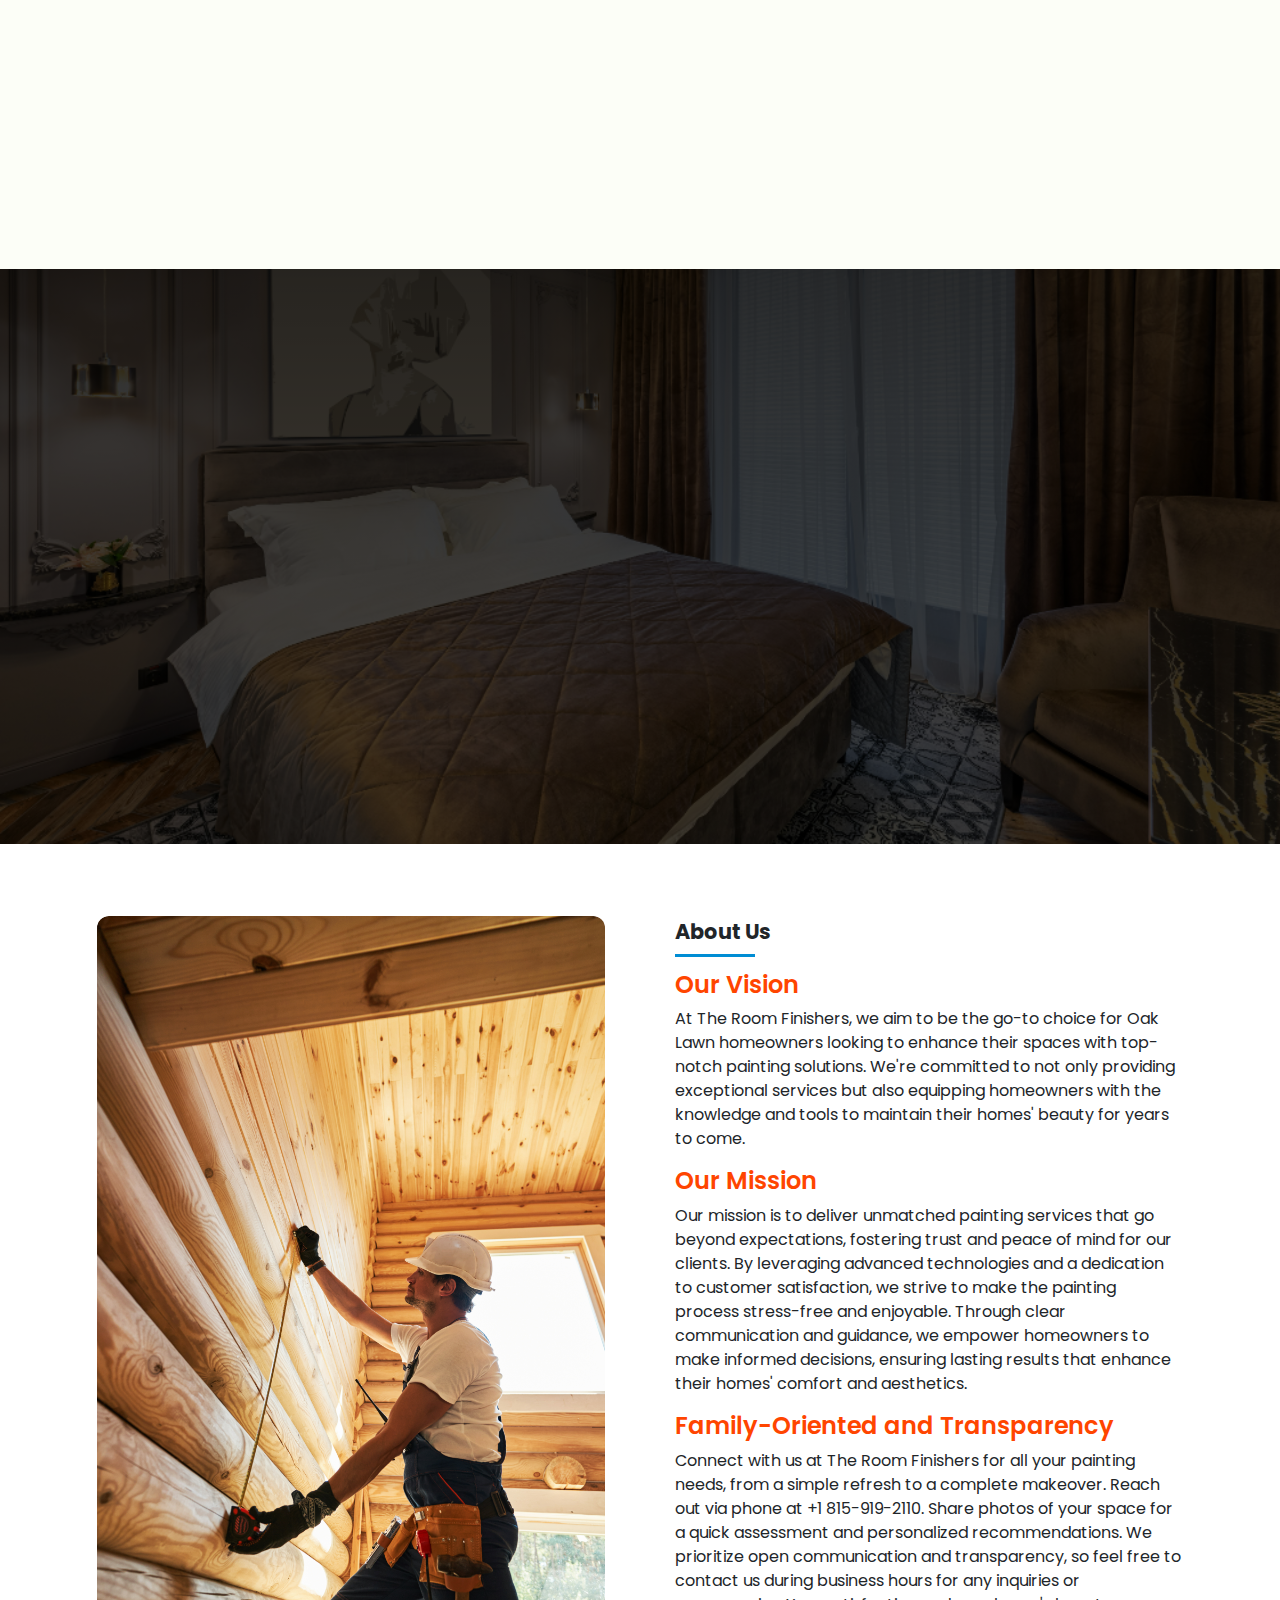
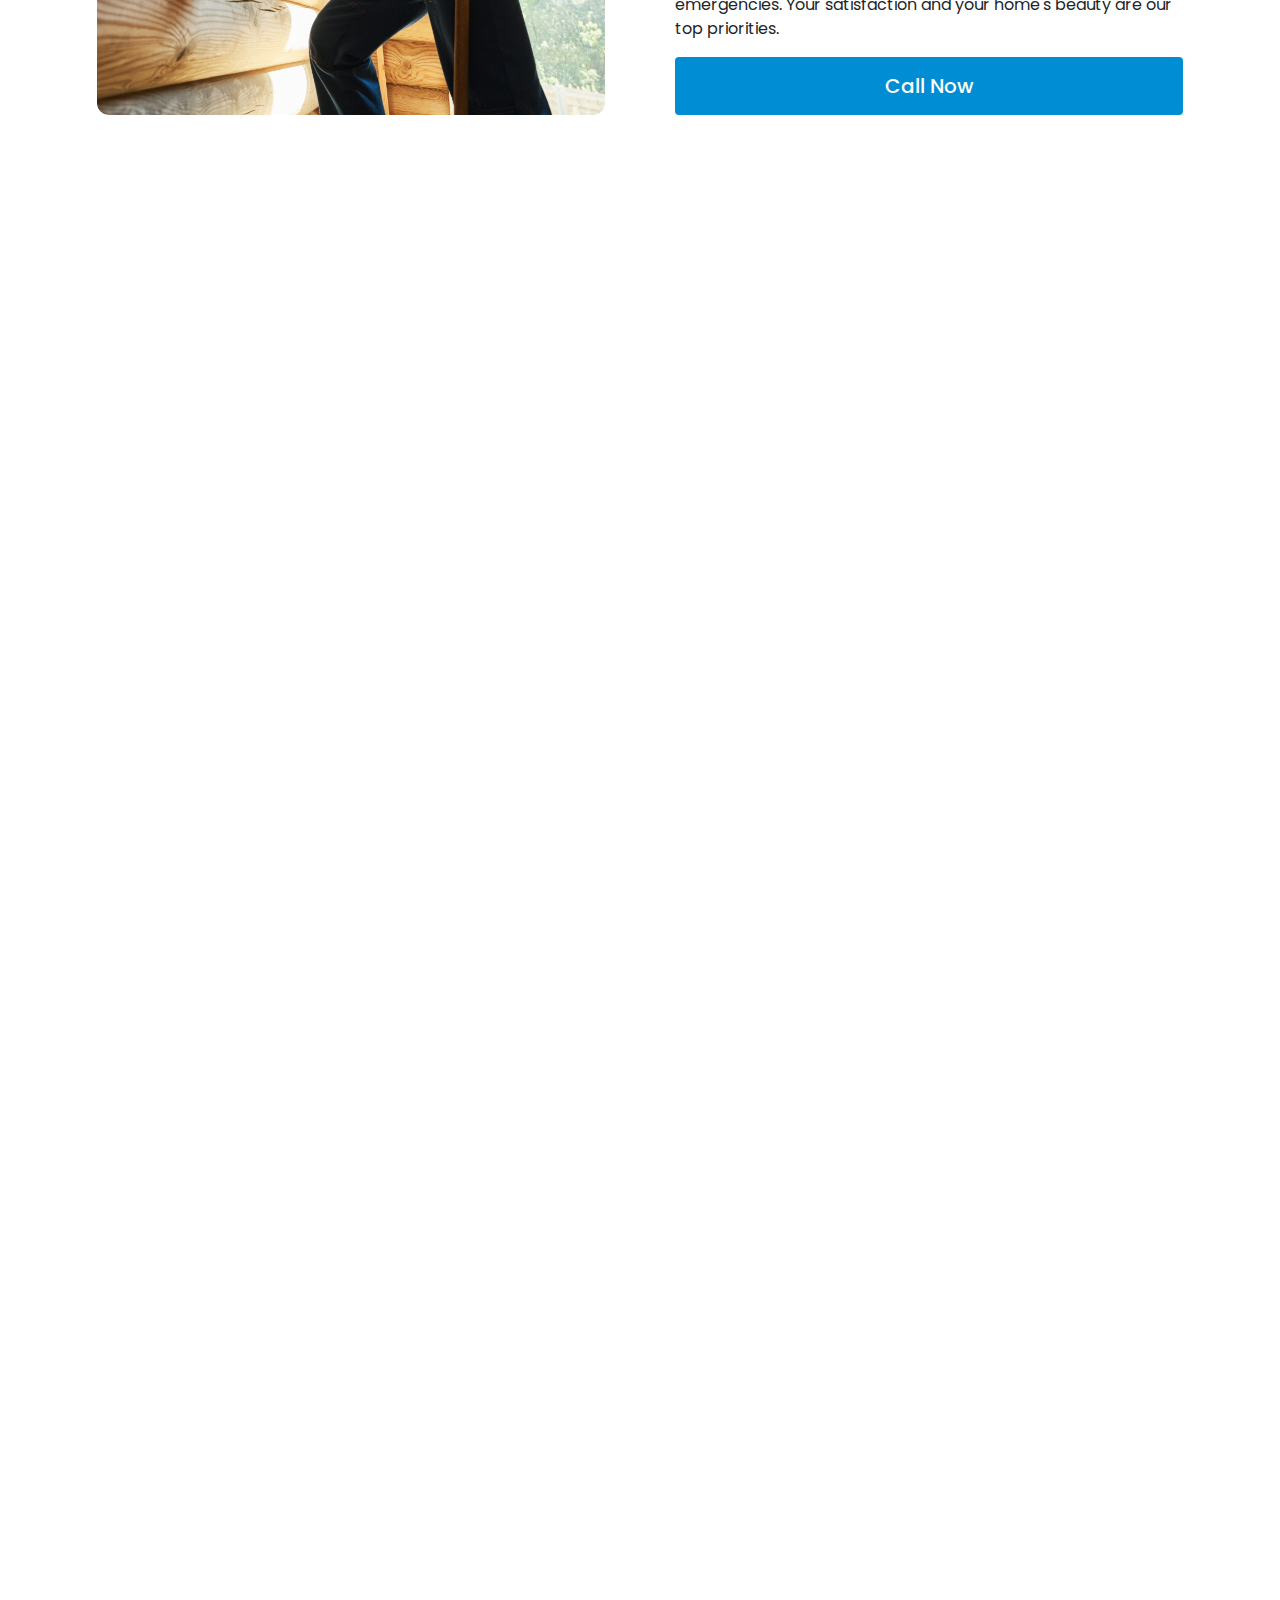
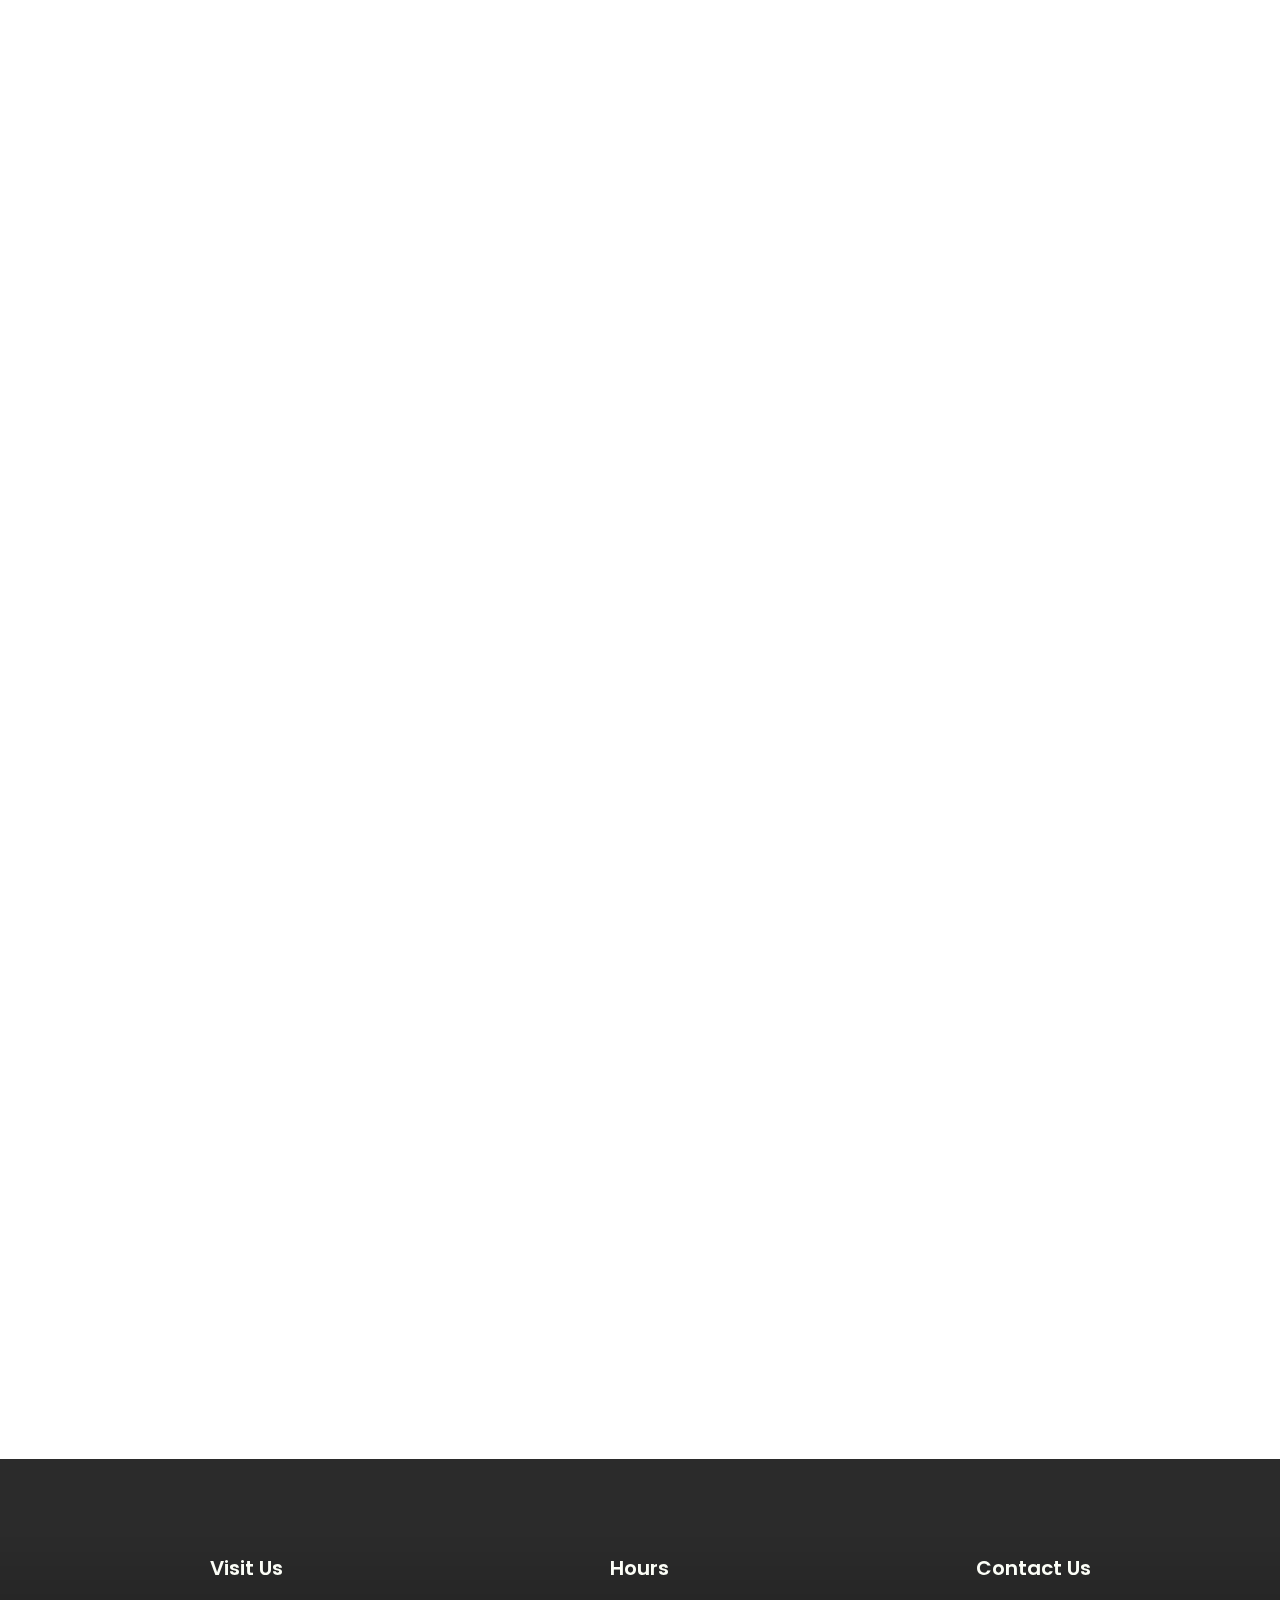
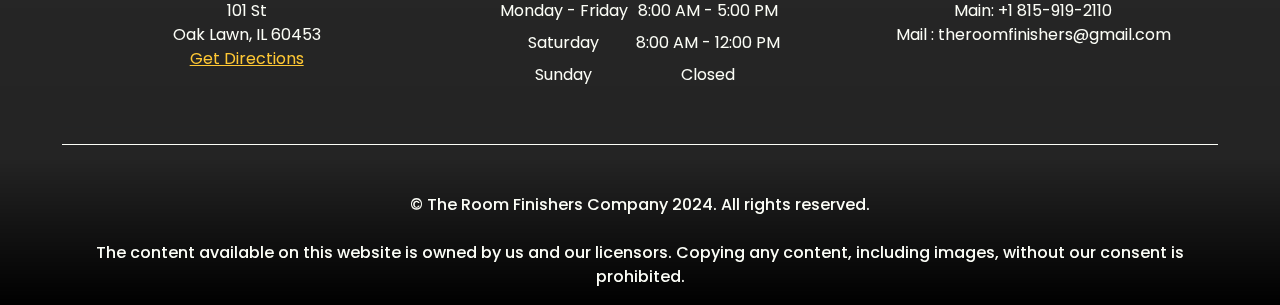
==== about.html @ 2c083626 "commit" ====
<!DOCTYPE html>
<html lang="en">

<head>
    <meta charset="UTF-8">
    <meta http-equiv="X-UA-Compatible" content="IE=edge">
    <meta name="viewport" content="width=device-width, initial-scale=1 maximum-scale=1.0, user-scalable=no">
    <title>
        Painting shop in Oak Lawn, IL | The Room Finishers
    </title>

    <meta name="description"
        content="At The Room Finishers, we specialize in top-quality painting solutions to elevate your space. From interior makeovers to exterior transformations, trust our experts to bring your vision to life. Contact us today for a consultation!">

    <meta name="keywords" content="Painting services, Interior painting, Exterior painting, Residential painting, Commercial painting, Oak Lawn painting company, Professional painters, House painters, Painting contractors, Home improvement">

    <meta name="format-detection" content="telephone=no">

    <!-- CSS -->
    <link rel="stylesheet" href="/css/index.css">

    <link rel="stylesheet" href="https://cdnjs.cloudflare.com/ajax/libs/font-awesome/6.2.1/css/all.min.css"
        integrity="sha512-MV7K8+y+gLIBoVD59lQIYicR65iaqukzvf/nwasF0nqhPay5w/9lJmVM2hMDcnK1OnMGCdVK+iQrJ7lzPJQd1w=="
        crossorigin="anonymous" referrerpolicy="no-referrer">

    <link rel="apple-touch-icon" sizes="180x180" href="/img/apple-touch-icon.png">
    <link rel="icon" type="image/png" sizes="32x32" href="/img/favicon-32x32.png">
    <link rel="icon" type="image/png" sizes="16x16" href="/img/favicon-16x16.png">
    <link rel="manifest" href="/img/site.webmanifest">
</head>

<body>
    <!-- Navbar and Hero Section -->
    <section class="nav-hero position-relative" style="overflow: visible !important; overflow-x: hidden;">
        <!-- Upper Navbar -->
        <div class="top-information-div">
            <div class="container">
                <div class="top-information" data-aos="fade-down">
                    <div class=" text-md-start">
                        <div class="d-flex align-center gap-2">
                            <p class="fs-24 fw-600 text-secondary">5.0</p>
                            <p class="fs-24 text-secondary">
                                <i class="fa-solid fa-star"></i>
                                <i class="fa-solid fa-star"></i>
                                <i class="fa-solid fa-star"></i>
                                <i class="fa-solid fa-star"></i>
                                <i class="fa-solid fa-star"></i>
                            </p>
                        </div>
                        <a href="/reviews.html" class="text-decoration-underline">(123 Rating & Reviews)</a>
                        <p class="fw-600 fs-22 d-md-block d-none">Oak Lawn, IL</p>
                    </div>
                    <div class="d-xl-block d-none">
                        <a title="Homepage Navigation" href="/index.html"><img class="logo" src="/img/logo.png"
                                alt="Top Logo"></a>
                        <p class="fw-500 mb-2 text-capitalize" style="font-size: 14px;">
                            The Trusted Painting Shop In Oak Lawn, IL
                        </p>
                    </div>
                    <div class="text-md-end d-md-block d-none ">
                        <div class="text-md-end d-flex justify-content-md-end d-md-block d-none">
                            <a class="btn btn-primary px-4 py-2 mb-2" href="/contact.html">
                                Request an Estimate
                            </a>
                        </div>
                        <a class="phone fw-700 text-dark" href="tel:+15166040226">
                            +1 815-919-2110

                        </a>
                    </div>
                </div>
            </div>
        </div>

        <!-- Navbar -->
        <nav class="navbar navbar-expand-xl navbar-dark" data-aos="fade-down">
            <div class="container">
                <!-- Logo Section (visible on extra large screens) -->
                <div class="logo-section d-xl-none d-inline">
                    <a title="Logo Navigation" href="/index.html"><img class="logo" src="/img/logo.png"
                            alt="Logo Image"></a>
                </div>
                <!-- Navbar Toggler for mobile -->
                <button class="navbar-toggler" type="button" data-bs-toggle="offcanvas"
                    data-bs-target="#offcanvasResponsive" aria-controls="offcanvasResponsive">
                    <i class="fa-solid fa-bars text-dark"></i>
                </button>

                <!-- Offcanvas for mobile -->
                <div class="offcanvas-xl offcanvas-end w-100" tabindex="-1" id="offcanvasResponsive"
                    aria-labelledby="offcanvasResponsiveLabel">
                    <div class="offcanvas-header bg-dark">
                        <!-- Logo Section (visible on extra large screens, within offcanvas) -->
                        <div class="logo-section mb-0 d-xl-none d-inline">
                            <a title="Homepage Navigation" href="/index.html"><img class="logo"
                                    src="/img/footer-logo.png" alt="Canvas Logo"></a>
                        </div>

                        <!-- Close Button for offcanvas -->
                        <button type="button" class="btn-close btn-close-white" data-bs-dismiss="offcanvas"
                            data-bs-target="#offcanvasResponsive" aria-label="Close"></button>
                    </div>

                    <!-- Offcanvas Body (contains the navigation) -->
                    <div class="offcanvas-body w-100">
                        <!-- Navbar Nav -->
                        <ul class="navbar-nav w-100 mb-2 mb-lg-0">
                            <!-- First Navigation -->
                            <li class="nav-item">
                                <a class="nav-link" title="Home" href="/index.html">Home</a>
                            </li>

                            <!-- Second Navigation -->
                            <li class="nav-item dropdown">
                                <a class="nav-link dropdown-toggle" href="#" role="button" data-bs-toggle="dropdown"
                                    aria-expanded="false">
                                    Services
                                </a>
                                <ul class="dropdown-menu">
                                    <li>
                                        <a title="Exterior painting" class="dropdown-item"
                                            href="/exterior-painting.html">
                                            Exterior painting
                                        </a>
                                    </li>
                                    <li>
                                        <a title="Kitchen cabinet painting" class="dropdown-item"
                                            href="kitchen-cabinet-painting.html">
                                            Kitchen cabinet painting
                                        </a>
                                    </li>


                                    <li>
                                        <a title="Shiplap installation" class="dropdown-item"
                                            href="/shiplap-installation.html">
                                            Shiplap installation
                                        </a>
                                    </li>
                                    <li>
                                        <a title="Drywall installation" class="dropdown-item"
                                            href="/drywall-installation.html">
                                            Drywall installation
                                        </a>
                                    </li>
                                    <li>
                                        <a title="Window Trim & Seat Painting" class="dropdown-item"
                                            href="/window-trim-seat-painting.html">
                                            Window Trim & Seat Painting
                                        </a>
                                    </li>
                                </ul>
                            </li>


                            <li class=" nav-item">
                                <a class="nav-link" title="Reviews" href="/about.html">About Us</a>
                            </li>






                            <li class="nav-item">
                                <a class="nav-link" title="Contact" href="/contact.html">Contact</a>
                            </li>


                            <!-- Call Now Button (visible on extra large screens, within offcanvas) -->
                            <a title="Call Now"
                                class="btn btn-primary d-xl-none d-flex justify-content-center col-12 mt-4 fs-17 text-uppercase py-3"
                                href="tel:+15166040226">
                                Call Now
                            </a>
                    </div>
                </div>
            </div>
            <!-- /Container -->
        </nav>
        <!-- /Navbar -->

        <!-- Hero Section -->
        <div class="hero" data-aos="fade-down">
            <!-- Container for Hero Content -->
            <div class="container hero-content">

                <!-- Main Heading -->
                <div class="d-flex justify-content-center mb-3">
                    <p class="text-white open-statement px-3 py-2 rounded-pill open-status" style="width: fit-content;">
                        Opens: 08:00 AM
                    </p>
                </div>

                <h1 class="text-center">
                    About Us | The Room Finishers
                </h1>

                <!-- Hero Information -->
                <p class="hero-info">
                    Fast and Reliable | Professional Workers | Family Owned
                </p>

                <!-- Call to Action Buttons -->
                <div class="d-flex mt-lg-5 mt-4 justify-content-center">
                    <div class="mt-2 text-center d-flex flex-sm-row flex-column">
                        <!-- Call Now Button -->
                        <a title="Call Now to Learn More"
                            class="btn btn-danger border-3 rounded-1 fs-19 text-uppercase px-5 fw-600 mb-sm-0 mb-4"
                            href="tel:+15166040226">+1 815-919-2110
                        </a>

                        <!-- Secondary Button -->

                    </div>
                </div>
            </div>
        </div>
        <!-- /Hero Section -->


        <!-- Background Image behind hero sections -->
        <img class="hero-img" src="/img/contact-main.jpg" alt="Hero background Image">
    </section>


    <!-- About -->
    <section class="secondary-about-us flipped light-section">
        <div class="container">
            <div class="flex">
                <!-- Information Side -->
                <div class="info-side">
                    <p class="sub-header mb-4">About Us</p>


                    <h3 class="fs-24 fw-600 text-primary">
                        Our Vision
                    </h3>
                    <p class="mb-3">
                        At The Room Finishers, we aim to be the go-to choice for Oak Lawn homeowners looking to enhance
                        their spaces with top-notch painting solutions. We're committed to not only providing
                        exceptional services but also equipping homeowners with the knowledge and tools to maintain
                        their homes' beauty for years to come.
                    </p>

                    <h3 class="fs-24 fw-600 text-primary">
                        Our Mission
                    </h3>
                    <p class="mb-3">
                        Our mission is to deliver unmatched painting services that go beyond expectations, fostering
                        trust and peace of mind for our clients. By leveraging advanced technologies and a dedication to
                        customer satisfaction, we strive to make the painting process stress-free and enjoyable. Through
                        clear communication and guidance, we empower homeowners to make informed decisions, ensuring
                        lasting results that enhance their homes' comfort and aesthetics.
                    </p>

                    <h3 class="fs-24 fw-600 text-primary">
                        Family-Oriented and Transparency
                    </h3>
                    <p>
                        Connect with us at The Room Finishers for all your painting needs, from a simple refresh to a
                        complete makeover. Reach out via phone at +1 815-919-2110. Share photos of your space for a
                        quick assessment and personalized recommendations. We
                        prioritize open communication and transparency, so feel free to contact us during business hours
                        for any inquiries or emergencies. Your satisfaction and your home's beauty are our top
                        priorities.
                    </p>


                    <a title="Call Now" class="btn btn-primary rounded-1 px-5 fs-20 mt-3 fw-600"
                        href="tel:+15166040226">
                        Call Now
                    </a>
                </div>

                <!-- Img Side -->
                <div class="img-side">
                    <img class="main-img" style="transform: scaleX(-1);" src="/img/shiplap-long.jpg"
                        alt="About Us Img 1">

                </div>
            </div>
        </div>
    </section>

        <!-- Services Start -->
        <section class="services bg-success light-section" data-aos="fade-up">
            <div class="container">
                <h2 class="header text-center">Our Services</h2>
                <div class="service-grid">
                    <div class="service">
                        <div class="info-div pt-5">
                            <div class="icon-div">
                                <img src="/img/ext-1.png" alt="Exterior Painting">
                            </div>
                            <img class="bg-icon" src="/img/ext-1.png" alt="Exterior Painting">
                            <h4 class="service-name">Exterior painting</h4>
                        </div>
                        <div class="img-div">
                            <div class="phone-icon">
                                <a title="Call now for free estimate" href="tel:+15166040226"><i
                                        class="fa-solid fa-phone-volume"></i></a>
                            </div>
                            <!-- <img src="/img/service-1.jpg" alt="videoModal"> -->
                            <p>
                                Renew your home's exterior with our top-notch painting service. Trust The Room Finishers for
                                quality results.
                            </p>
                            <a class="btn-light btn py-1 fw-500 mt-3" title="Exterior Painting"
                                href="/exterior-painting.html">
                                Learn More <i class="fa-solid fa-arrow-right ms-1"></i>
                            </a>
                        </div>
                    </div>
    
                    <div class="service">
                        <div class="info-div ">
                            <div class="icon-div">
                                <img src="/img/kitchen-cabinet.png" alt="Kitchen cabinet painting">
                            </div>
                            <img class="bg-icon" src="/img/kitchen-cabinet.png" alt="Kitchen cabinet painting">
                            <h4 class="service-name ">Kitchen cabinet painting</h4>
    
                        </div>
    
                        <div class="img-div">
                            <div class="phone-icon">
                                <a title="Call now for free estimate" href="tel:+15166040226"><i
                                        class="fa-solid fa-phone-volume"></i></a>
                            </div>
                            <!-- <img src="/img/service-2.jpg" alt="service2"> -->
                            <p>
                                Transform your kitchen with our cabinet painting services at The Room Finishers. Renew your
                                space effortlessly.
                            </p>
                            <a class="btn-light btn py-1 fw-500 mt-3" title="Kitchen Cabinet paintings"
                                href="/kitchen-cabinet-painting.html">
                                Learn More <i class="fa-solid fa-arrow-right ms-1"></i>
                            </a>
                        </div>
                    </div>
    
    
                    <div class="service">
                        <div class="info-div pt-5">
                            <div class="icon-div">
                                <img src="/img/open-wall.webp" alt="Opening Wall">
                            </div>
                            <img class="bg-icon" src="/img/open-wall.webp" alt="Opening Wall">
                            <h4 class="service-name">Opening Wall</h4>
                        </div>
                        <div class="img-div">
                            <div class="phone-icon">
                                <a title="Call now for free estimate" href="tel:+15166040226"><i
                                        class="fa-solid fa-phone-volume"></i></a>
                            </div>
                            <!-- <img src="/img/service-3.jpg" alt="service3"> -->
                            <p>
                                Enhance your living space by opening up walls with our services at The Room Finishers.
                                Experience a more spacious and inviting home.
                            </p>
                            <a class="btn-light btn py-1 fw-500 mt-3" title="Opening wall"
                                href="/about.html">
                                Learn More <i class="fa-solid fa-arrow-right ms-1"></i>
                            </a>
                        </div>
                    </div>
    
                    <div class="service">
                        <div class="info-div pt-5">
                            <div class="icon-div">
                                <img src="/img/dining-room.png" alt="Dining room painting">
                            </div>
                            <img class="bg-icon" src="/img/dining-room.png" alt="Dining room painting">
                            <h4 class="service-name">Dining room painting</h4>
                        </div>
                        <div class="img-div">
                            <div class="phone-icon">
                                <a title="Call now for free estimate" href="tel:+15166040226"><i
                                        class="fa-solid fa-phone-volume"></i></a>
                            </div>
                            <!-- <img src="/img/service-3.jpg" alt="service3"> -->
                            <p>
                                Renew your dining room with our painting service at The Room Finishers. Create a cozy,
                                inviting atmosphere without any fuss.
                            </p>
                            <a class="btn-light btn py-1 fw-500 mt-3" title="Dining room painting"
                                href="/about.html">
                                Learn More <i class="fa-solid fa-arrow-right ms-1"></i>
                            </a>
                        </div>
                    </div>
    
                    <div class="service">
                        <div class="info-div pt-5">
                            <div class="icon-div">
                                <img src="/img/bedroom-service.png" alt="Bedroom painting">
                            </div>
                            <img class="bg-icon" src="/img/bedroom-service.png" alt="Bedroom painting">
                            <h4 class="service-name">Bedroom painting</h4>
                        </div>
                        <div class="img-div">
                            <div class="phone-icon">
                                <a title="Call now for free estimate" href="tel:+15166040226"><i
                                        class="fa-solid fa-phone-volume"></i></a>
                            </div>
                            <!-- <img src="/img/service-3.jpg" alt="service3"> -->
                            <p>
                                Transform your bedroom with our painting services at The Room Finishers. Create a soothing
                                retreat tailored to your style and preferences.
                            </p>
                            <a class="btn-light btn py-1 fw-500 mt-3" title="Bedroom painting"
                                href="/about.html">
                                Learn More <i class="fa-solid fa-arrow-right ms-1"></i>
                            </a>
                        </div>
                    </div>
    
                    <div class="service">
                        <div class="info-div pt-5">
                            <div class="icon-div">
                                <img src="/img/shiplap.png" alt="Shiplap installation">
                            </div>
                            <img class="bg-icon" src="/img/shiplap.png" alt="Shiplap installation">
                            <h4 class="service-name">Shiplap installation</h4>
                        </div>
                        <div class="img-div">
                            <div class="phone-icon">
                                <a title="Call now for free estimate" href="tel:+15166040226"><i
                                        class="fa-solid fa-phone-volume"></i></a>
                            </div>
                            <!-- <img src="/img/service-3.jpg" alt="service3"> -->
                            <p>
                                Enhance your space with shiplap installation by The Room Finishers. Add timeless charm and
                                character to any room effortlessly.
                            </p>
                            <a class="btn-light btn py-1 fw-500 mt-3" title="shiplap installation"
                                href="/shiplap-installation.html">
                                Learn More <i class="fa-solid fa-arrow-right ms-1"></i>
                            </a>
                        </div>
                    </div>
    
                    <div class="service">
                        <div class="info-div pt-5">
                            <div class="icon-div">
                                <img src="/img/stairway.png" alt="STAIRWAY & STAIRWELL PAINTING">
                            </div>
                            <img class="bg-icon" src="/img/stairway.png" alt="STAIRWAY & STAIRWELL PAINTING">
                            <h4 class="service-name">Stairway & Stairwell Painting</h4>
                        </div>
                        <div class="img-div">
                            <div class="phone-icon">
                                <a title="Call now for free estimate" href="tel:+15166040226"><i
                                        class="fa-solid fa-phone-volume"></i></a>
                            </div>
                            <!-- <img src="/img/service-3.jpg" alt="service3"> -->
                            <p>
                                Transform your stairways with expert paintings by The Room Finishers. Elevate your home's
                                ambiance with our personalized service and craftsmanship. Contact us today.
                            </p>
                            <a class="btn-light btn py-1 fw-500 mt-3" title="Stairway & Stairwell paintings"
                                href="/about.html">
                                Learn More <i class="fa-solid fa-arrow-right ms-1"></i>
                            </a>
                        </div>
                    </div>
    
                    <div class="service">
                        <div class="info-div pt-5">
                            <div class="icon-div">
                                <img src="/img/window-service.png" alt="WINDOW TRIM AND SEAT PAINTING">
                            </div>
                            <img class="bg-icon" src="/img/window-service.png" alt="WINDOW TRIM AND SEAT PAINTING">
                            <h4 class="service-name">Window Trim and Seat Painting</h4>
                        </div>
                        <div class="img-div">
                            <div class="phone-icon">
                                <a title="Call now for free estimate" href="tel:+15166040226"><i
                                        class="fa-solid fa-phone-volume"></i></a>
                            </div>
                            <!-- <img src="/img/service-3.jpg" alt="service3"> -->
                            <p>
                                Renew your home with Window Trim and Seat Painting by The Room Finishers! Contact us now to
                                schedule your service.
                            </p>
                            <a class="btn-light btn py-1 fw-500 mt-3" title="Window Trim and Seat Painting"
                                href="/window-trim-seat-painting.html">
                                Learn More <i class="fa-solid fa-arrow-right ms-1"></i>
                            </a>
                        </div>
                    </div>
    
                    <div class="service">
                        <div class="info-div pt-5">
                            <div class="icon-div">
                                <img src="/img/remodel.png" alt="Business Remodel ">
                            </div>
                            <img class="bg-icon" src="/img/remodel.png" alt="Business Remodel ">
                            <h4 class="service-name">Business Remodel </h4>
                        </div>
                        <div class="img-div">
                            <div class="phone-icon">
                                <a title="Call now for free estimate" href="tel:+15166040226"><i
                                        class="fa-solid fa-phone-volume"></i></a>
                            </div>
                            <!-- <img src="/img/service-3.jpg" alt="service3"> -->
                            <p>
                                Renovate your small business with our remodeling services! Reach out today to begin your
                                transformation.
                            </p>
                            <a class="btn-light btn py-1 fw-500 mt-3" title="Window Trim and Seat Painting"
                                href="/about.html">
                                Learn More <i class="fa-solid fa-arrow-right ms-1"></i>
                            </a>
                        </div>
                    </div>
    
                    <div class="service">
                        <div class="info-div pt-5">
                            <div class="icon-div">
                                <img src="/img/flooring.webp" alt="FLOORING INSTALLATION ">
                            </div>
                            <img class="bg-icon" src="/img/flooring.webp" alt="FLOORING INSTALLATION ">
                            <h4 class="service-name">Flooring installation </h4>
                        </div>
                        <div class="img-div">
                            <div class="phone-icon">
                                <a title="Call now for free estimate" href="tel:+15166040226"><i
                                        class="fa-solid fa-phone-volume"></i></a>
                            </div>
                            <!-- <img src="/img/service-3.jpg" alt="service3"> -->
                            <p>
                                "Upgrade your space with professional flooring installation services. Contact us to enhance
                                your floors!"
                            </p>
                            <a class="btn-light btn py-1 fw-500 mt-3" title="Flooring installation"
                                href="/about.html">
                                Learn More <i class="fa-solid fa-arrow-right ms-1"></i>
                            </a>
                        </div>
                    </div>
    
                    <div class="service">
                        <div class="info-div pt-5">
                            <div class="icon-div">
                                <img src="/img/dry-wall.png" alt="DRYWALL INSTALLATION ">
                            </div>
                            <img class="bg-icon" src="/img/dry-wall.png" alt="DRYWALL INSTALLATION ">
                            <h4 class="service-name">Drywall installation </h4>
                        </div>
                        <div class="img-div">
                            <div class="phone-icon">
                                <a title="Call now for free estimate" href="tel:+15166040226"><i
                                        class="fa-solid fa-phone-volume"></i></a>
                            </div>
                            <!-- <img src="/img/service-3.jpg" alt="service3"> -->
                            <p>
                                Upgrade your walls with professional drywall installation services. Contact us to enhance
                                your space
                            </p>
                            <a class="btn-light btn py-1 fw-500 mt-3" title="DRYWALL INSTALLATION"
                                href="/drywall-installation.html">
                                Learn More <i class="fa-solid fa-arrow-right ms-1"></i>
                            </a>
                        </div>
                    </div>
    
                    <div class="service">
                        <div class="info-div pt-5">
                            <div class="icon-div">
                                <img src="/img/basement-painting.png" alt="Basement Paiting">
                            </div>
                            <img class="bg-icon" src="/img/basement-painting.png" alt="Basement Paiting">
                            <h4 class="service-name">Basement Paiting</h4>
                        </div>
                        <div class="img-div">
                            <div class="phone-icon">
                                <a title="Call now for free estimate" href="tel:+15166040226"><i
                                        class="fa-solid fa-phone-volume"></i></a>
                            </div>
                            <!-- <img src="/img/service-3.jpg" alt="service3"> -->
                            <p>
                                Transform your basement with our expert painting services. Contact us to give your space a
                                fresh new look
                            </p>
                            <a class="btn-light btn py-1 fw-500 mt-3" title="DRYWALL INSTALLATION"
                                href="/about.html">
                                Learn More <i class="fa-solid fa-arrow-right ms-1"></i>
                            </a>
                        </div>
                    </div>
    
    
                </div>
            </div>
        </section>
        <!-- Services End -->



    <!-- About The Room Finishers -->
    <section id="about" class="about-us light-section position-relative" data-aos="fade-up">
        <div class="container pt-4">
            <div class="about-us-flex">
                <!-- Information Side -->
                <div class="info-div">
                    <p class="sub-header">
                        The Room Finishers Team
                    </p>
                    <h2 class="header">
                        All Information
                    </h2>
                    <p class="mb-3">
                        The Room Finishers provides painting services, exterior painting, window trim, and flooring
                        services Oak Lawn, IL. Specializing in:
                    <ul class="nobefore">
                        <li>Exterior painting</li>
                        <li>Kitchen cabinet painting</li>
                        <li>Opening Wall</li>
                        <li>Dining room painting</li>
                        <li>Bedroom painting</li>
                        <li>Shiplap installation</li>
                        <li>Stairway & Stairwell Painting</li>
                        <li>Window Trim and Seat Painting</li>
                        <li>Business Remodel</li>
                        <li>Drywall installation</li>
                        <li>Basement Paiting</li>
                    </ul>
                    </p>

                    

                    <h4 class="fs-22 fw-600 text-primary mb-2">
                        Accepted payment methods:
                    </h4>
                    <p>
                        Visa, MasterCard, American Express, Discover, Cash, Check, Venmo, Zelle
                    </p>
                    <p>
                        Languages: English
                    </p>
                    <a title="Call Now" class="btn btn-primary rounded-1 px-5 fs-20 mt-3 fw-600"
                        href="tel:+15166040226">
                        Call Now
                    </a>
                </div>

                <!-- Img Side -->
                <div class="img-div">
                    <img class="main-img" style="transform: inherit" src="/img/cabinet-long.jpg" alt="About Us Img 1">
                    <img class="add-on-img" style="transform: scaleX(-1)" src="/img/contact-main.jpg"
                        alt="About Us Image">
                </div>
            </div>
        </div>
    </section>






   <!-- Footer -->
   <footer class="position-relative pt-3">
    <div class="container mt-5">
        <div class="row fw-500 fs-16">

            <!-- Column 1 -->
            <div class="col-lg col-md-4 col-12 mb-lg-0 mb-4 footer-col text-left">
                <!-- Footer Title -->
                <p class="mb-3 fw-600 text-center footer-headline">
                    <i class="fa-solid fa-location-dot fs-20 text-primary"></i>
                    <br>
                    Visit Us
                </p>
                <!-- Homepage Sections -->
                <div class="footer-nav">
                    <p>101 St<br>
                       Oak Lawn, IL 60453 <br>
                        <a class="text-decoration-underline text-secondary" title="Get Directions"
                            href="https://www.google.com/maps/place/Oak+Lawn,+IL+60453,+USA/@41.7089417,-87.8008473,13z/data=!3m1!4b1!4m6!3m5!1s0x880e3a39d71ac6ff:0x7d6c925bec0562ac!8m2!3d41.7087701!4d-87.7468071!16s%2Fm%2F01_8445?entry=ttu">
                            Get Directions
                        </a>
                    </p>
                </div>
            </div>

            <!-- Column 2 -->
            <div class="col-lg col-md-4 col-12 mb-lg-0 mb-4 footer-col">
                <!-- Footer Title -->
                <p class="mb-3 fw-600 text-center footer-headline">
                    <i class="fa-regular fa-clock fs-20 text-primary"></i>
                    <br>
                    Hours
                </p>
                <!-- Homepage Sections -->
                <div class="footer-nav">
                    <div class="d-flex justify-content-center gap-2">
                        <div>
                            <p class="mb-2">Monday - Friday</p>
                            <p class="mb-2">Saturday</p>
                            <p class="mb-0">Sunday</p>
                        </div>
                        <div>
                            <p class="mb-2">8:00 AM - 5:00 PM</p>
                            <p class="mb-2">8:00 AM - 12:00 PM </p>
                            <p>Closed </p>
                        </div>
                    </div>
                </div>
            </div>

            <!-- Column 3 -->
            <div class="col-lg col-md-4 col-12 mb-lg-0 mb-4 footer-col">
                <!-- Footer Title -->
                <p class="mb-3 fw-600 footer-headline text-center text-white">

                    <i class="fa-solid fa-bullhorn text-primary"></i>
                    <br>
                    Contact Us
                </p>
                <div class="footer-nav">
                    <!-- Phone Number -->
                    <p>
                        Main: <a class="text-white" title="Main Phone Number" href="tel:+15166040226">
                            +1 815-919-2110

                        </a>
                        <br>
                        Mail :

                        theroomfinishers@gmail.com

                    </p>

                </div>
            </div>
        </div>
        <hr class="mt-4" />

        <p class="pt-2 pb-3 fw-500 text-white text-center border-1 border-top border-white pt-5">&copy;
            The Room Finishers Company 2024. All rights reserved.</p>
        <p class="pt-2 pb-3 fw-500 text-white text-center">The content available on this website is owned by us
            and
            our licensors. Copying any content, including images, without our consent is prohibited.</p>
    </div>
</footer>


<!-- Scripts -->
<script src="https://code.jquery.com/jquery-3.6.1.min.js"
    integrity="sha256-o88AwQnZB+VDvE9tvIXrMQaPlFFSUTR+nldQm1LuPXQ=" crossorigin="anonymous"></script>


<script src="/js/index.js"></script>
</body>

</html>
---- css/index.css ----
@import "/css/custom.css";
@import "/css/extra.css";

/* Top Information */
@media (max-width: 768px) {
  .top-information-div{
  border-bottom: 2px solid var(--info);
  }
}
.top-information {
  display: grid;
  grid-template-columns: 1fr 2fr 1fr;
  align-items: center;
}

@media (max-width: 1200px) {
  .top-information {
    display: flex;
    justify-content: space-between;
    padding: 1rem 0;
  }
}

.top-information div {
  text-align: center;
  color: var(--dark);
}

.top-information div .phone {
  font-size: 22px;
}

@media (max-width: 768px) {
  .top-information {
    justify-content: center;
  }
  .top-information div .phone {
    font-size: 18px;
  }
}

@media (max-width: 1200px) {
  .top-information-div {
   background-color: var(--dark);
  }
.top-information div,  .top-information div a {
  color: var(--white) !important;
}
}

/* Top Navbar Section */

.top-information i{
  color: var(--upper-nav-icon-color);
}

/* Navbar */
nav {
  z-index: 2;
  width: 100%;
  height: fit-content;
}

@media (max-width: 1200px) {
  nav {
    padding: 16px 0;
  }
}

nav .navbar-nav {
  display: flex;
  flex-direction: row;
  justify-content: center;
  align-self: center;
}

@media (max-width: 1200px) {
  nav .navbar-nav {
    flex-direction: column;
  }
}

nav .navbar-nav .nav-link {
  color: var(--navigation-link-color);
  font-size: 16px;
  font-weight: 600;
  text-transform: uppercase;
  margin-right: 2rem;
  border-bottom: 4px solid transparent;
  transition: all 0.7s;
  text-decoration: var(--navigation-link-text-decoration);
  background: var(--navigation-link-background);
}

@media (max-width: 1400px) {
  nav .navbar-nav .nav-link {
    margin-right: 1rem;
  }
}

nav .navbar-nav .nav-link:hover {
  color: var(--navigation-link-hover-color);
  border-bottom: 3px solid var(--navigation-link-border-color);
}

@media (max-width: 1400px) {
  nav .navbar-nav .nav-link {
    font-size: 15px;
  }
}

@media (max-width: 1200px) {
  nav .navbar-nav .nav-link {
    color: var(--dark);
    text-align: center;
  }
}

.logo {
  width: 30rem;
  min-height: 15rem;
  max-height: 30rem;
  object-fit: contain;
  /* filter: drop-shadow(0 0 1rem rgba(0, 0, 0, 0.5)); */
}

@media (max-width: 1400px) {
  .logo {
    width:20rem;
  }
}

@media (max-width: 1200px) {
  .logo {
    width: 95%;
    min-height: inherit;
    padding: 1rem 0;
  }

  .logo-section {
    width: 21rem;
    max-width: calc(100% - 65px);
  }
}

@media (max-width: 768px) {
  .logo {
    width: 92%;
  }
  
  .logo-section {
    width: 18rem;
    max-width: calc(100% - 65px);
  }
}

/* Overall Navbar and Hero Section */
.nav-hero {
  width: 100%;
  height: auto;
  position: relative;
}

@media (max-width: 1200px) {
  .nav-hero {
    height: auto;
  }
}

.nav-hero::after {
  position: absolute;
  content: "";
  background: var(--hero-overlay);
  width: 100%;
  height: 100%;
  top: 0;
  left: 0;
  z-index: -1;
}

.nav-hero .hero,
.nav-hero .inner-hero {
  width: 100%;
}

.nav-hero .hero .btn-primary {
  border: 2px solid #ff4500 !important;
  background-color: #ff4500 !important;
  color: #ff4500 !important;
  transition: all 0.3s
}

.nav-hero .hero .btn-primary:hover {
  border: 2px solid #ff4500 !important;
  background-color: transparent !important;
  color:#ff4500 !important;
}

.nav-hero .hero .btn-secondary {
  border: 2px solid#ff4500!important;
  background-color:#ff4500 !important;
  color: #ff4500!important;
}

.nav-hero .hero .btn-secondary:hover {
  border: 2px solid #ff4500!important;
  background-color: #ff4500 !important;
  color: var(--hero-secondary-button-text-color) !important;
}

@media (max-width: 1200px) {

  .nav-hero .hero,
  .nav-hero .inner-hero {
    margin-top: 3rem;
  }
}

.nav-hero .hero .hero-content,
.nav-hero .inner-hero .hero-content {
  padding: 3rem 0rem 10rem;
}

@media (max-width: 1200px) {

  .nav-hero .hero .hero-content,
  .nav-hero .inner-hero .hero-content {
    padding: 0rem 0rem 7rem;
  }
}

.nav-hero .hero h1,
.nav-hero .hero .h1,
.nav-hero .inner-hero h1,
.nav-hero .inner-hero .h1 {
  width: 95%;
  margin: 0 auto;
  text-transform: capitalize;
  color: var(--hero-heading-color);
  padding: 0 2rem;
  text-shadow: 0 0 8px var(--dark);
  font-weight: var(--hero-font-weight);
  font-size: var(--hero-font-size);
  line-height: 60px;
  margin-bottom: 2.5rem;
}

.nav-hero .hero h1 span {
  color: var(--hero-highlighted-text);
  font-weight: var(--hero-highlighted-text-font-weight);
}


@media (max-width: 768px) {

  .nav-hero .hero h1,
  .nav-hero .hero .h1,
  .nav-hero .inner-hero h1,
  .nav-hero .inner-hero .h1 {
    width: 100%;
    padding: 0 0rem;
    font-size: 40px;
  }
}

@media (max-width: 576px) {

  .nav-hero .hero h1,
  .nav-hero .hero .h1,
  .nav-hero .inner-hero h1,
  .nav-hero .inner-hero .h1 {
    font-size: 35px;
    margin-bottom: 1rem;
    line-height: inherit;
  }
}

.nav-hero .hero .hero-info,
.nav-hero .inner-hero .hero-info {
  width: 85%;
  margin: 0 auto;
  font-size: var(--hero-paragraph-font-size);
  color: var(--hero-paragraph-color);
  font-weight: 500;
  text-align: center;
  margin-top: 2rem;
  margin-bottom: 2rem;
  text-transform: capitalize;
}

@media (max-width: 576px) {

  .nav-hero .hero .hero-info,
  .nav-hero .inner-hero .hero-info {
    margin-top: 0.5rem;
    width: 95%;
    font-size: 18px;
  }
}

.nav-hero .hero-img {
  position: absolute;
  width: 100%;
  height: 100%;
  top: 0;
  object-fit: cover;
  z-index: -1;
}

/* Ratings Section Below Hero */
.ratings-div {
  margin-top: -8rem;
}

.ratings-div .ratings-grid {
  display: grid;
  grid-template-columns: repeat(3, 1fr);
  gap: 3.5rem;
  background-color: var(--light-section-background);
  box-shadow: 0 3px 20px rgba(0, 0, 0, 0.1);
  border-radius: 8px;
  width: 65%;
}

@media (max-width: 992px) {
  .ratings-div .ratings-grid {
    grid-template-columns: repeat(2, 1fr);
    gap: 2.2rem;
  }
}

@media (max-width: 576px) {
  .ratings-div .ratings-grid {
    grid-template-columns: repeat(1, 1fr);
    gap: 2.2rem;
    width: 90%;
  }
}

.ratings-div .ratings-grid .ratings-card {
  border: none;
  border-radius: 12px;
  margin-bottom: 10px;
  padding: 1.5rem 1rem;
  display: flex;
  align-items: center;
  flex-direction: column;
  transition: all 0.5s;
}

.ratings-div .ratings-grid .ratings-card:hover {
  background-color: var(--white);
}

.ratings-div .ratings-grid .ratings-card img {
  width: 70px;
  height: 70px;
  margin-bottom: 1rem;
}

.ratings-div .ratings-grid .ratings-card h4,
.ratings-div .ratings-grid .ratings-card .h4 {
  font-size: 1.2rem;
  font-weight: 500;
}

.ratings-div .ratings-grid .ratings-card .ratings {
  font-size: 0.85rem;
  line-height: 24px;
  color: #FF9529;
  /*Ratings Color*/
  margin-top: 0.5rem;
}

.ratings-div .ratings-grid .ratings-card .ratings i {
  font-size: 20px;
}

@media (min-width: 576px) and (max-width: 992px) {
  .ratings-div .ratings-grid>*:nth-child(3) {
    grid-column: span 2;
    /* Makes it take full width in second row */
  }
}


/* Services Section */

.services {
  padding: 4rem 0;
}

.services .service-grid {
  display: grid;
  grid-template-columns: repeat(3, 1fr);
  gap: 2rem;
}

@media (max-width: 1200px) {
  .services .service-grid {
    grid-template-columns: repeat(2, 1fr);
  }
}

@media (max-width: 768px) {
  .services .service-grid {
    grid-template-columns: repeat(1, 1fr);
  }
}

.services .service-grid .service {
  padding-bottom: 1%;
  border-radius: 20px;
  overflow: hidden;
  transition: all ease 0.5s;
  box-shadow: rgba(100, 100, 111, 0.2) 0px 7px 29px 0px;
}

.services .service-grid .service:hover {
  transform: scale(1.03)
}

.services .service-grid .service:nth-child(odd) {
  background-color: var(--service-background-color-1);
}

.services .service-grid .service:nth-child(even) {
  background-color: var(--service-background-color-2);
}

.services .service-grid .service .info-div {
  position: relative;
  padding: 1rem;
}

.services .service-grid .service .info-div .icon-div img {
  width: 4.5rem;
  filter: var(--services-icon-filter-color);
}

.services .service-grid .service .info-div .bg-icon {
  position: absolute;
  right: 2rem;
  opacity: 0.1;
  top: 2rem;
  width: 7rem;
  filter: var(--services-icon-filter-color);
}


.services .service-grid .service .service-name {
  font-weight: 600;
  font-size: 26px;
  margin-top: 1rem;
  color: var(--dark);
}

.services .service-grid .service .img-div {
  margin: 0 auto;
  position: relative;
  border-radius: 20px;
  padding: 2.2rem 1rem 1rem;
  background-color: #00508f;
}

.services .service-grid .service .img-div p{
  color: var(--white);
  min-height: 100px;
}

.services .service-grid .service .img-div img {
  width: 100%;
  object-fit: cover;
  height: 100%;
  border-radius: 20px;
}


.services .service-grid .service .img-div .phone-icon a {
  background-color:#008dd4;
  font-size: 18px;
  padding: 1rem 1.3rem;
  z-index: 2;
  position: absolute;
  border-radius: 50%;
  color: var(--white);
  top: -2rem;
  right: 2rem;
  border: 3px solid var(--white);
}


/* Secondary About Us */
.secondary-about-us.flipped .flex {
  flex-direction: row-reverse;
}

.secondary-about-us .flex {
  display: flex;
  justify-content: space-around;
}

@media (max-width: 992px) {

  .secondary-about-us .flex,
  .secondary-about-us.flipped .flex {
    flex-direction: column-reverse;
    row-gap: 2rem;
  }
}

.secondary-about-us .flex .img-side {
  width: 44%;
  display: flex;
  flex-direction: column;
  align-items: center;
  position: relative;
  border-radius: 12px;
  overflow: hidden;
}

.secondary-about-us .flex .img-side img {
  width: 100%;
  border-radius: 12px;
  object-fit: cover;
  height: 100%;
}

@media (max-width: 992px) {
  .secondary-about-us .flex .img-side {
    width: 100%;
    height: 100%;
    margin-top: 1.7rem;
  }

  .secondary-about-us .flex .img-side img {
    min-height: inherit;
    max-height: 20rem;
  }
}

.secondary-about-us .flex .img-side .icon-description {
  display: flex;
  align-items: center;
  margin-top: 1rem;
  position: absolute;
  bottom: 0;
  padding-left: 2rem;
  background-color: var(--danger);
  width: 100%;
}

.secondary-about-us .flex .img-side .icon-description p {
  color: var(--white);
}

.secondary-about-us .flex .img-side .icon-description .icon-div {
  background-color: transparent;
  padding: 0.6rem;
  margin-right: 0.5rem;
  border-radius: 50%;
}

.secondary-about-us .flex .img-side .icon-description .icon-div i {
  font-size: 1.5rem;
  color: var(--white);
}

/* Info Side */
.secondary-about-us .flex .info-side {
  width: 44%;
  display: flex;
  flex-direction: column;
  justify-content: center;
}

@media (max-width: 1200px) {
  .secondary-about-us .flex .info-side {
    width: 50%;
  }
}

@media (max-width: 992px) {
  .secondary-about-us .flex .info-side {
    width: 100%;
  }
}

/* Abouts Us Flipped */
.about-us .opposite {
  flex-direction: row-reverse;
}

.about-us .about-us-flex {
  display: flex;
  justify-content: space-between;
}

@media (max-width: 992px) {
  .about-us .about-us-flex {
    flex-direction: column;
  }
}

.about-us .about-us-flex .info-div {
  width: 48%;
}

.about-us .about-us-flex .info-div .icon-description {
  display: flex;
  align-items: top;
  margin-bottom: 1rem;
}

.about-us .about-us-flex .info-div .icon-div {
  margin-right: 1rem;
}

.about-us .about-us-flex .info-div .icon-div img {
  width: 4.5rem;
}

.about-us .about-us-flex .information .title {
  font-size: 20px;
  font-weight: 500;
  margin-bottom: 0.5rem;
}

@media (max-width: 992px) {
  .about-us .about-us-flex .info-div {
    width: 100%;
    margin-bottom: 2rem;
  }
}

.about-us .about-us-flex .img-div {
  width: 48%;
  height: 100%;
  position: relative;
  z-index: 2;
}

.about-us .about-us-flex .img-div .main-img {
  width: 90%;
  height: 100%;
  object-fit: cover;
  border-radius: 12px;
  position: relative;
  z-index: 2;
  transform: scaleX(-1)
}

@media (max-width: 992px) {
  .about-us .about-us-flex .img-div {
    width: 100%;
  }

  .about-us .about-us-flex .img-div .main-img {
    max-height: 30rem;
  }
}

.about-us .about-us-flex .img-div .add-on-img {
  position: absolute;
  width: 40%;
  height: 17rem;
  object-fit: cover;
  right: 0;
  bottom: 1rem;
  z-index: 2;
  border-radius: 2rem;
  border: 8px solid var(--body);
}

@media (max-width: 768px) {
  .about-us .about-us-flex .img-div .add-on-img {
    display: none;
  }

  .about-us .about-us-flex .img-div .main-img {
    width: 100%;
  }
}

/* About Us End */

.about-us ul{
  list-style: none;
  padding-left: 0;
}

.about-us li{
  font-size: 17px;
  margin-bottom: 0.3rem;
  padding-left: 1em;
  text-indent: -1em;
}

.about-us li:before {
  content: "✅";
  padding-right: 5px;
}

.about-us .nobefore li:before {
  content: "◉";
}
/* Why Us */
.why-us {
  /* background-color: rgb(237, 248, 221); */
  background-color: var(--dark);
  padding: 3rem 0;
  position: relative;
}

.why-us::after {
  content: "";
  position: absolute;
  width: 30%;
  height: 100%;
  background-color: #ff4500;
  right: 0;
  top: 0;
  z-index: 1;
}

@media (max-width: 1200px) {
  body .why-us .bg-pattern {
    display: none !important;
  }

  .why-us::after {
    display: none;
  }
}

.why-us .flex {
  z-index: 2;
  display: flex;
  justify-content: space-between;
  align-items: center;
}

@media (max-width: 1200px) {
  .why-us .flex {
    flex-direction: column;
  }
}

.why-us .info-div {
  width: 49%;
}

@media (max-width: 1200px) {
  .why-us .info-div {
    width: 100%;
    margin-bottom: 2rem;
  }
}

.why-us .features {
  margin-top: 2rem;
}

.why-us .feature {
  background-color: var(--white);
  display: flex;
  align-items: center;
  padding: 0.35rem 2rem;
  margin-bottom: 2rem;
  width: 70%;
  border-radius: 6px;
}

@media (max-width: 768px) {
  .why-us .feature {
    width: 100%;
  }
}

.why-us .feature p {
  font-weight: 500;
  color: var(--dark);
  text-transform: capitalize;
}

.why-us .feature i {
  font-size: 2rem;
  color: #ff4500;
  margin-right: 1rem;
  object-fit: contain;
}

.why-us .img-div {
  z-index: 2;
  width: 48%;
  position: relative;
}

@media (max-width: 1200px) {
  .why-us .img-div {
    width: 100%;
  }
}

.why-us .img-div img {
  border-radius: 6px;
  width: 100%;
  min-height: 560px;
  object-fit: cover;
}

@media (max-width:1200px) {
  .why-us .img-div img {
    min-height: inherit;
    max-height: 35rem;
    object-fit: cover;
    object-position: top;
  }
}

/* Testimonials Section */
.testimonials {
  --testomonials-left-width: 40%;
  position: relative;
  --testimonials-after-effects: rgba(34, 34, 34, 0.9);
}

@media (max-width: 1200px) {
  .testimonials {
    --testomonials-left-width: 100%;
    --testomonials-left-height: 25rem;
    position: relative;
  }
}

.testimonials .bg-img {
  position: absolute;
  top: 0;
  left: 0;
  z-index: -2;
  object-fit: cover;
  width: var(--testomonials-left-width);
  height: 100%;
  border-top-right-radius: 6px;
  border-bottom-right-radius: 5rem;
}

.testimonials::after {
  content: "";
  position: absolute;
  width: var(--testomonials-left-width);
  height: 100%;
  background-color: var(--testimonials-after-effects);
  top: 0;
  left: 0;
  z-index: -1;
  border-top-right-radius: 6px;
  border-bottom-right-radius: 5rem;
}

.testimonials .flex {
  display: flex;
  justify-content: space-between;
}

/* Headline Side */
.testimonials .flex .headline-side {
  width: var(--testomonials-left-width);
  min-height: 30rem;
  display: flex;
  flex-direction: column;
  justify-content: center;
  padding: 3rem 1rem;
  position: relative;
  z-index: 2;
}


.testimonials .flex .headline-side .quote {
  width: 6rem;
  height: 6rem;
  display: flex;
  justify-content: center;
  align-items: center;
  border-radius: 50%;
  background-color: #ff4500;
  position: absolute;
  z-index: -1;
  top: 8%;
  left: 3%;
}


.testimonials .flex .headline-side .quote i {
  font-size: 3rem;
  color: var(--white);
}

.testimonials .flex .headline-side h3 {
  font-size: 2rem;
  padding-right: 2rem;
  font-weight: 600;
  color: var(--white);
  text-transform: capitalize;
}

.testimonials .flex .headline-side .dotted {
  width: 9rem;
  position: absolute;
  height: 5rem;
  z-index: -1;
  opacity: 0.4;
  left: 1%;
  bottom: 25%;
}

@media (max-width: 1200px) {
  .testimonials .flex {
    flex-direction: column;
  }

  .testimonials .flex .headline-side {
    width: var(--testomonials-left-width);
    height: var(--testomonials-left-height);
  }


  .testimonials .bg-img {
    height: var(--testomonials-left-height);
  }

  .testimonials::after {
    height: var(--testomonials-left-height);
  }

  .testimonials .flex .headline-side h3 {
    text-align: center;
  }

  .testimonials .bg-img {
    border-top-right-radius: inherit;
    border-bottom-right-radius: inherit
  }

  .testimonials::after {
    border-top-right-radius: inherit;
    border-bottom-right-radius: inherit;
  }
}

/* Testimonials Side */
.testimonials .flex .testimonials-side {
  width: 58%;
  display: flex;
  flex-direction: column;
  justify-content: center;
  padding-right: 3rem;
}

@media (max-width: 1200px) {
  .testimonials .flex .testimonials-side {
    width: 100%;
    padding-right: inherit;
  }

  .testimonials .flex .testimonial {
    width: 100%;
  }
}


.testimonials .flex .testimonials-side h6 {
  position: relative;
  font-size: 28px;
  font-weight: 600;
  text-align: center;
  color: var(--dark);
}

.testimonials .flex .testimonials-side h6::after {
  position: absolute;
  content: "";
  width: 4rem;
  height: 3px;
  background-color: rgba(34, 34, 34, 0.9);
  bottom: -1rem;
  left: 50%;
  transform: translateX(-50%)
}


.testimonials .flex .testimonials-side .testimonial {
  margin: 2rem 2rem;
}

@media (max-width: 576px) {
  .testimonials .flex .testimonials-side .testimonial {
    margin: 2rem 0rem;
  }
}

.testimonials .flex .testimonials-side .testimonial .comment {
  font-size: 18px;
  line-height: 33px;
  margin-bottom: 1rem;
  text-align: center;
}

.testimonials .flex .testimonials-side .testimonial .ratings {
  text-align: center;
}

.testimonials .flex .testimonials-side .testimonial .ratings i {
  color: #FF9529;
  font-size: 20px;
}

.testimonials .flex .testimonials-side .testimonial .name {
  text-align: center;
  font-size: 20px;
  margin-top: 1rem;
  font-weight: 600;
  color: #ff4500;

}

.testimonials .flex .testimonials-side .testimonial .city {
  font-weight: 400;
  text-align: center;
  font-size: 17px;
  margin-top: 0.7rem;
}

/*Testimonials Rating Start */

.testimonials .flex .testimonials-side .ratings-grid {
  display: grid;
  grid-template-columns: repeat(3, 1fr);
  gap: 3.5rem;
  box-shadow: 0 3px 20px rgba(0, 0, 0, 0.1);
  border-radius: 8px;
  width: 100%;
}

@media (max-width: 992px) {
  .testimonials .flex .testimonials-side .ratings-grid {
    grid-template-columns: repeat(2, 1fr);
    gap: 2.2rem;
  }
}

@media (max-width: 576px) {
  .testimonials .flex .testimonials-side .ratings-grid {
    grid-template-columns: repeat(1, 1fr);
    gap: 2.2rem;
    width: 90%;
  }
}

.testimonials .flex .testimonials-side .ratings-grid .ratings-card {
  border: none;
  border-radius: 12px;
  margin-bottom: 10px;
  padding: 1.5rem 1rem;
  display: flex;
  align-items: center;
  flex-direction: column;
  transition: all 0.5s;
  filter: grayscale(100%);
}

.testimonials .flex .testimonials-side .ratings-grid .ratings-card:hover{
  filter: inherit;
}

.testimonials .flex .testimonials-side .ratings-grid .ratings-card img {
  width: 70px;
  height: 70px;
  margin-bottom: 1rem;
  /* filter: grayscale(100%); */
}

.testimonials .flex .testimonials-side .ratings-grid .ratings-card h4 {
  font-size: 1.2rem;
  font-weight: 500;
}

.testimonials .flex .testimonials-side .ratings-grid .ratings-card .ratings {
  font-size: 0.85rem;
  line-height: 24px;
  color: #FF9529;
  /*Ratings Color*/
  margin-top: 0.5rem;
}

.testimonials .flex .testimonials-side .ratings-grid .ratings-card .ratings i {
  font-size: 16px;
}

@media (min-width: 576px) and (max-width: 992px) {
  .testimonials .flex .testimonials-side .ratings-grid>*:nth-child(3) {
    grid-column: span 2;
    /* Makes it take full width in second row */
  }
}

/* Slick */
.testimonials .flex .testimonials-side .slick-dots {
  position: absolute;
  flex-direction: column;
  right: -5rem;
  top: 30%;
  transform: translateY(-80%);

}

.testimonials .flex .testimonials-side .slick-dots .slick-active button {
  width: 0.8rem;
  height: 2rem;
}

.testimonials .flex .testimonials-side .slick-dots li {
  margin-bottom: 0.5rem;
}

.testimonials .flex .testimonials-side .slick-arrow {
  top: inherit;
  bottom: -3rem;
}

.testimonials .flex .testimonials-side .left-arrow {
  left: 48%;
  transform: translateX(-100%)
}

.testimonials .flex .testimonials-side .right-arrow {
  right: 48%;
  transform: translateX(100%)
}

/* CTA Section */
.cta {
  position: relative;
  padding: 5rem 0;
}

.cta .bg-img {
  position: absolute;
  width: 100%;
  height: 100%;
  left: 0;
  top: 0;
  object-fit: cover;
  z-index: -3;
  object-position: top;
}

.cta h4,
.cta .h4 {
  font-size: 28px;
  font-weight: 600;
  position: relative;
  color: var(--white);
  z-index: 2 !important;
}


/* Video */
.video{
  position: relative;
  padding: 6rem 0;
  color: var(--white);
}

.video::after{
  content: "";
  background-color:  rgba(34, 34, 34, 0.9);
  position: absolute;
  top: 0;
  left: 0;
  width: 100%;
  height: 100%;
  z-index: -1;
}

.video .bg-img{
  width: 100%;
  height: 100%;
  z-index: -2;
  top: 0;
  left: 0;
  object-fit: cover;
}

.video i{
  font-size: 85px;
  cursor: pointer;
}

/* Logo List */
.logo-list{
  padding: 1rem;
  margin-bottom: 1rem;
}
.logo-list .logos{
  display: flex;
  justify-content: space-between;
  align-items: center;
  flex-wrap: wrap;
}

.logo-list .logos .logo-div{
  width: 20%;
}

@media (max-width: 576px){
  .logo-list .logos{
    row-gap: 1rem;
  }
  .logo-list .logos .logo-div{
    width: 40%;
  }

}

@media (max-width: 300px){
  .logo-list .logos{
    row-gap: 1rem;
  }
  .logo-list .logos .logo-div{
    width: 98%;
  }

}
.logo-list .logos .logo-div img{
  width: 100%;
  object-fit: contain;
}

/* Mass Reviews */
.mass-reviews {
  overflow: visible !important;
  overflow-x: hidden;
}
.mass-reviews .review {
  background-color: #fbfdff;
  padding: 6rem 1rem 3rem;
  border-radius: 12px;
  text-align: center;
  box-shadow: rgba(99, 99, 99, 0.2) 0px 2px 8px 0px;
  margin: 1rem 0 4rem;
  position: relative;
}
.mass-reviews .review .comment {
  font-size: 17px;
  font-weight: 500;
  color: #6b6b6b;
  margin-bottom: 1rem;
  padding: 0 2rem;
}
.mass-reviews .review .name {
  font-weight: 500;
  color: #6b6b6b;
}
.mass-reviews .review .quote {
  width: 8rem;
  object-fit: contain;
  position: absolute;
  top: -20%;
}
@media (max-width: 576px) {
  .mass-reviews .review .quote {
    width: 6rem;
    top: -10%;
  }
}
.mass-reviews .review:nth-child(odd) .quote {
  left: 5%;
  transform: scale(-1);
}
.mass-reviews .review:nth-child(even) .quote {
  right: 5%;
}


.learn-more {
  position: relative;
  margin: auto;
  padding: 12px 18px;
  transition: all 0.2s ease;
  border: none;
  background: none;
}

.learn-more:before {
  content: "";
  position: absolute;
  top: 0;
  left: 0;
  display: block;
  border-radius: 50px;
  background: var(--success);
  width: 45px;
  height: 45px;
  transition: all 0.3s ease;
}

.learn-more span {
  position: relative;
  transition: all ease 0.5s;
  font-size: 18px;
  font-weight: 700;
  letter-spacing: 0.05em;
  color: var(--dark);
}

.learn-more svg {
  position: relative;
  top: 0;
  margin-left: 10px;
  fill: none;
  stroke-linecap: round;
  stroke-linejoin: round;
  stroke:#ff4500;
  stroke-width: 2;
  transform: translateX(-5px);
  transition: all 0.3s ease;
}

.learn-more:hover:before {
  width: 100%;
  background: #ff4500;
}

.learn-more:hover span {
  color: var(--white);
}

.learn-more:hover svg {
  transform: translateX(0);
  stroke: var(--white);
}

.learn-more:active {
  transform: scale(0.95);
}


/* Service Areas */
.service-areas {
}

.service-areas .bg-img {
  position: absolute;
  width: 100%;
  height: 100%;
  top: 0;
  left: 0;
  z-index: -2;
  object-fit: cover;
}

.service-areas .cities {
  display: grid;
  grid-template-columns: repeat(3, 1fr);
  justify-content: center;
  column-gap: 1rem;
  margin-top: 2rem;
  list-style-type: circle;
}

@media (max-width: 768px) {
  .service-areas .cities {
    grid-template-columns: repeat(2, 1fr);
  }
}

@media (max-width: 330px) {
  .service-areas .cities {
    grid-template-columns: repeat(1, 1fr);
  }
}

.service-areas .cities li {
  padding-bottom: 0.5rem;
  font-weight: 500;
  width: fit-content;
  margin: 0 auto;
  color: var(--dark);
}

.service-areas .cities li a{
  color: var(--dark);
  font-weight: 500;
  font-size: 18px;
}

/* Galery Section */
.gallery .gallery-photos {
  column-count: 3;
  --webkit-column-count: 3;
  --moz-column-count: 3;
  gap: 1rem;
  padding: 2rem 0rem;
}

@media (max-width: 768px) {
  .gallery .gallery-photos {
    column-count: 2;
  }
}


@media (max-width: 576px) {
  .gallery .gallery-photos {
    column-count: 1;
  }
}

.gallery .gallery-photos .image {
  position: relative;
  overflow: hidden;
}

.gallery .gallery-photos .image img {
  height: auto;
  max-height: 25rem;
  object-fit: cover;
  width: 100%;
  margin-bottom: 1rem;
}

.gallery .gallery-photos .image img:hover {
  transform: scale(0.97);
}

/* Footer Section */
footer {
  background: var(--footer-section-background)
}

footer img {
  width: 300px;
}

@media (max-width: 350px) {
  footer img {
    width: calc(100% - 30px);
  }
}

footer .footer-nav {
  color: var(--white);
}

.footer-headline {
  color: var(--footer-headline-color);
  font-size: 20px;
}

footer .link {
  color: var(--footer-section-ahref-color);
}

footer .link:hover {
  color: var(--footer-section-ahref-hover-color);
}

footer .footer-nav p,
footer .footer-nav span {
  color: var(--footer-section-text-color);
  text-align: center;
}

footer .footer-nav p {
  margin-bottom: 1rem;
}

footer i{
  color: var(--footer-section-icon-color);
}
/* Homepage completed */
.error-page img {
  width: 100%;
  height: 100%;
  max-height: 70vh;
  object-fit: contain;
}

.contact .flex {
  display: flex;
  justify-content: space-between;
  gap: 0rem;
}

@media (max-width: 992px) {
  .contact .flex {
    flex-direction: column;
    row-gap: 1rem;
  }
}

.contact .flex .info-section {
  width: 30%;
  background-color: var(--dark);
  padding: 2rem 1.5rem;
}

@media (max-width: 1400px) {
  .contact .flex .info-section {
    width: 45%;
  }
}

@media (max-width: 992px) {
  .contact .flex .info-section {
    width: 100%;
  }
}

.contact .flex .info-section h4,
.contact .flex .info-section .h4 {
  color: var(--white);
  font-weight: 600;
  font-size: 35px;
  padding-bottom: 2rem;
}

.contact .flex .info-section .unit {
  color: var(--white);
  display: flex;
  align-items: center;
  flex-direction: row;
  padding-bottom: 2rem;
}

.contact .flex .info-section .unit i {
  color: var(--secondary);
}

.contact .flex .info-section .unit a {
  color: var(--white);
  text-decoration: underline !important;
}

.contact .flex .map-section {
  width: 70%;
}

@media (max-width: 1400px) {
  .contact .flex .map-section {
    width: 55%;
  }
}

@media (max-width: 992px) {
  .contact .flex .map-section {
    width: 100%;
  }

  .contact .flex .map-section iframe {
    min-height: 20rem;
  }
}

hr {
  margin: 1rem 0;
  color: inherit;
  border: 0;
  border-top: var(--bs-border-width) solid;
  opacity: 0.25;
}
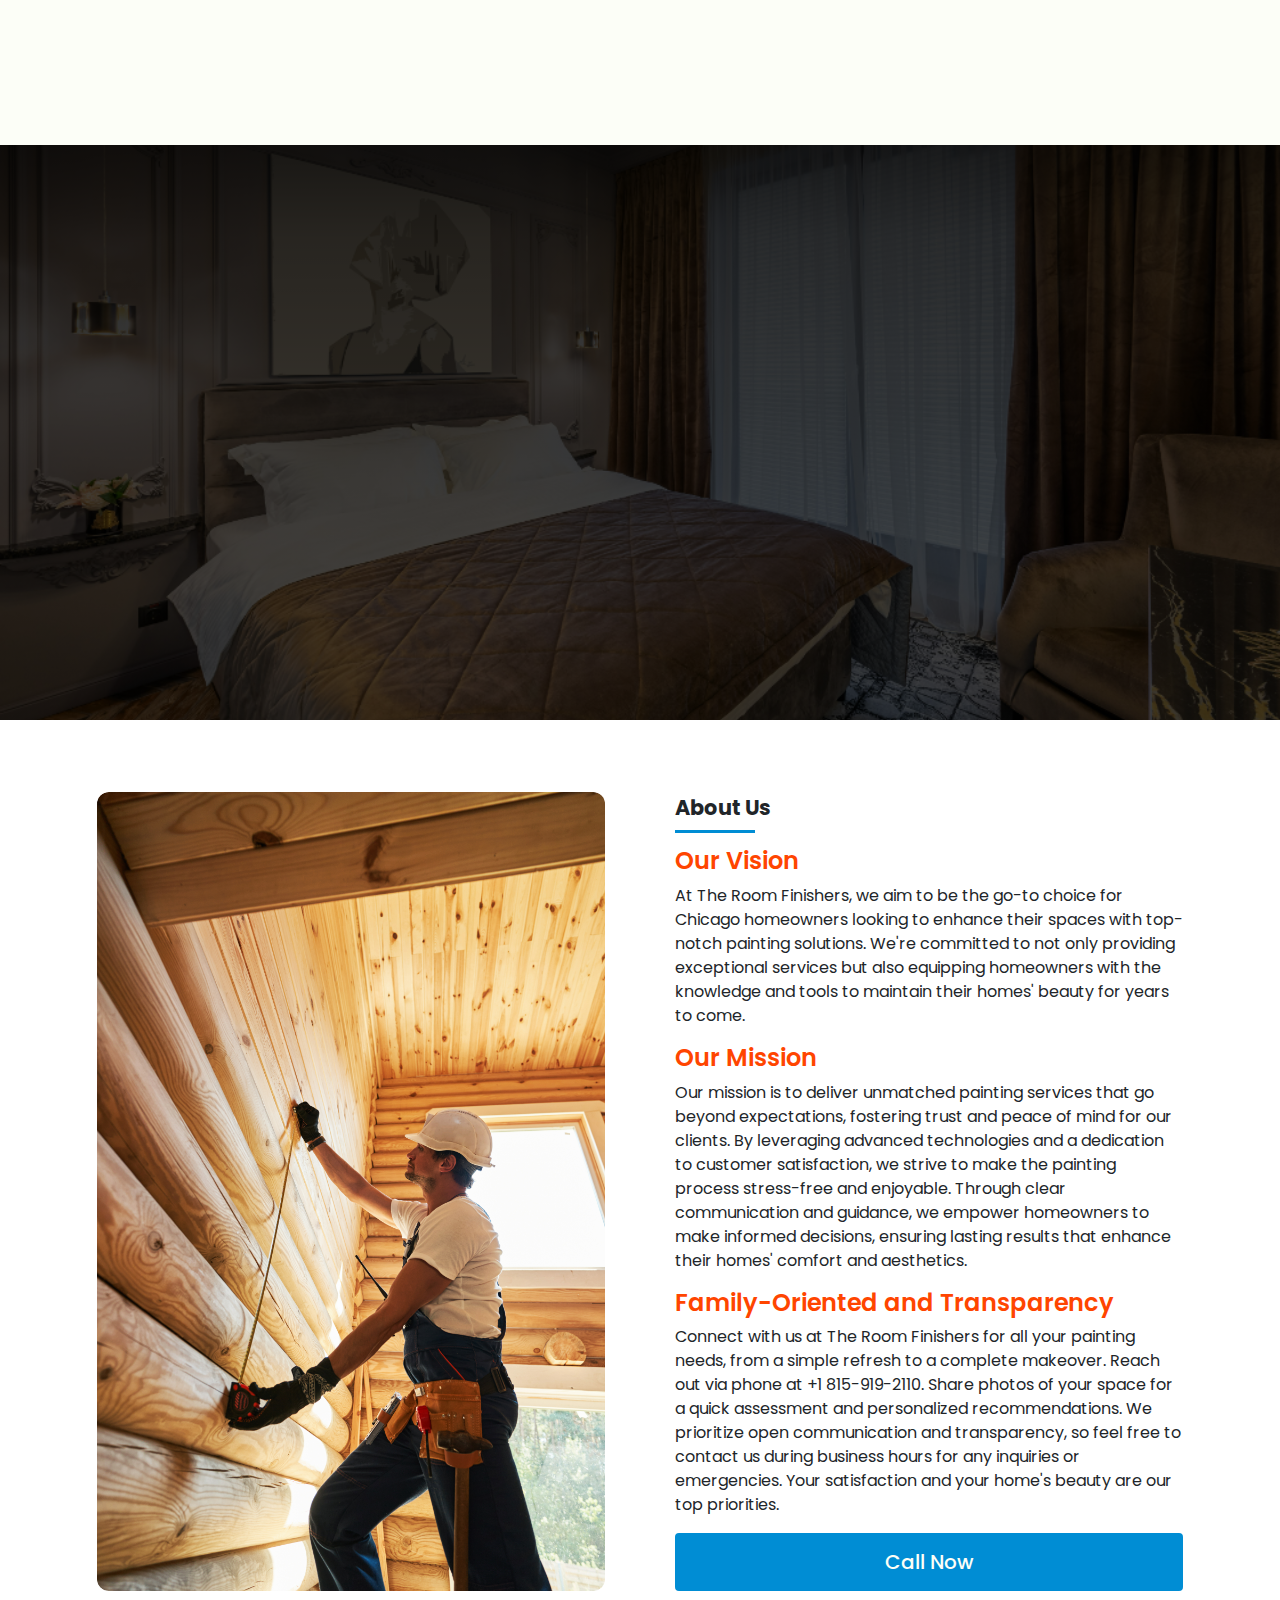
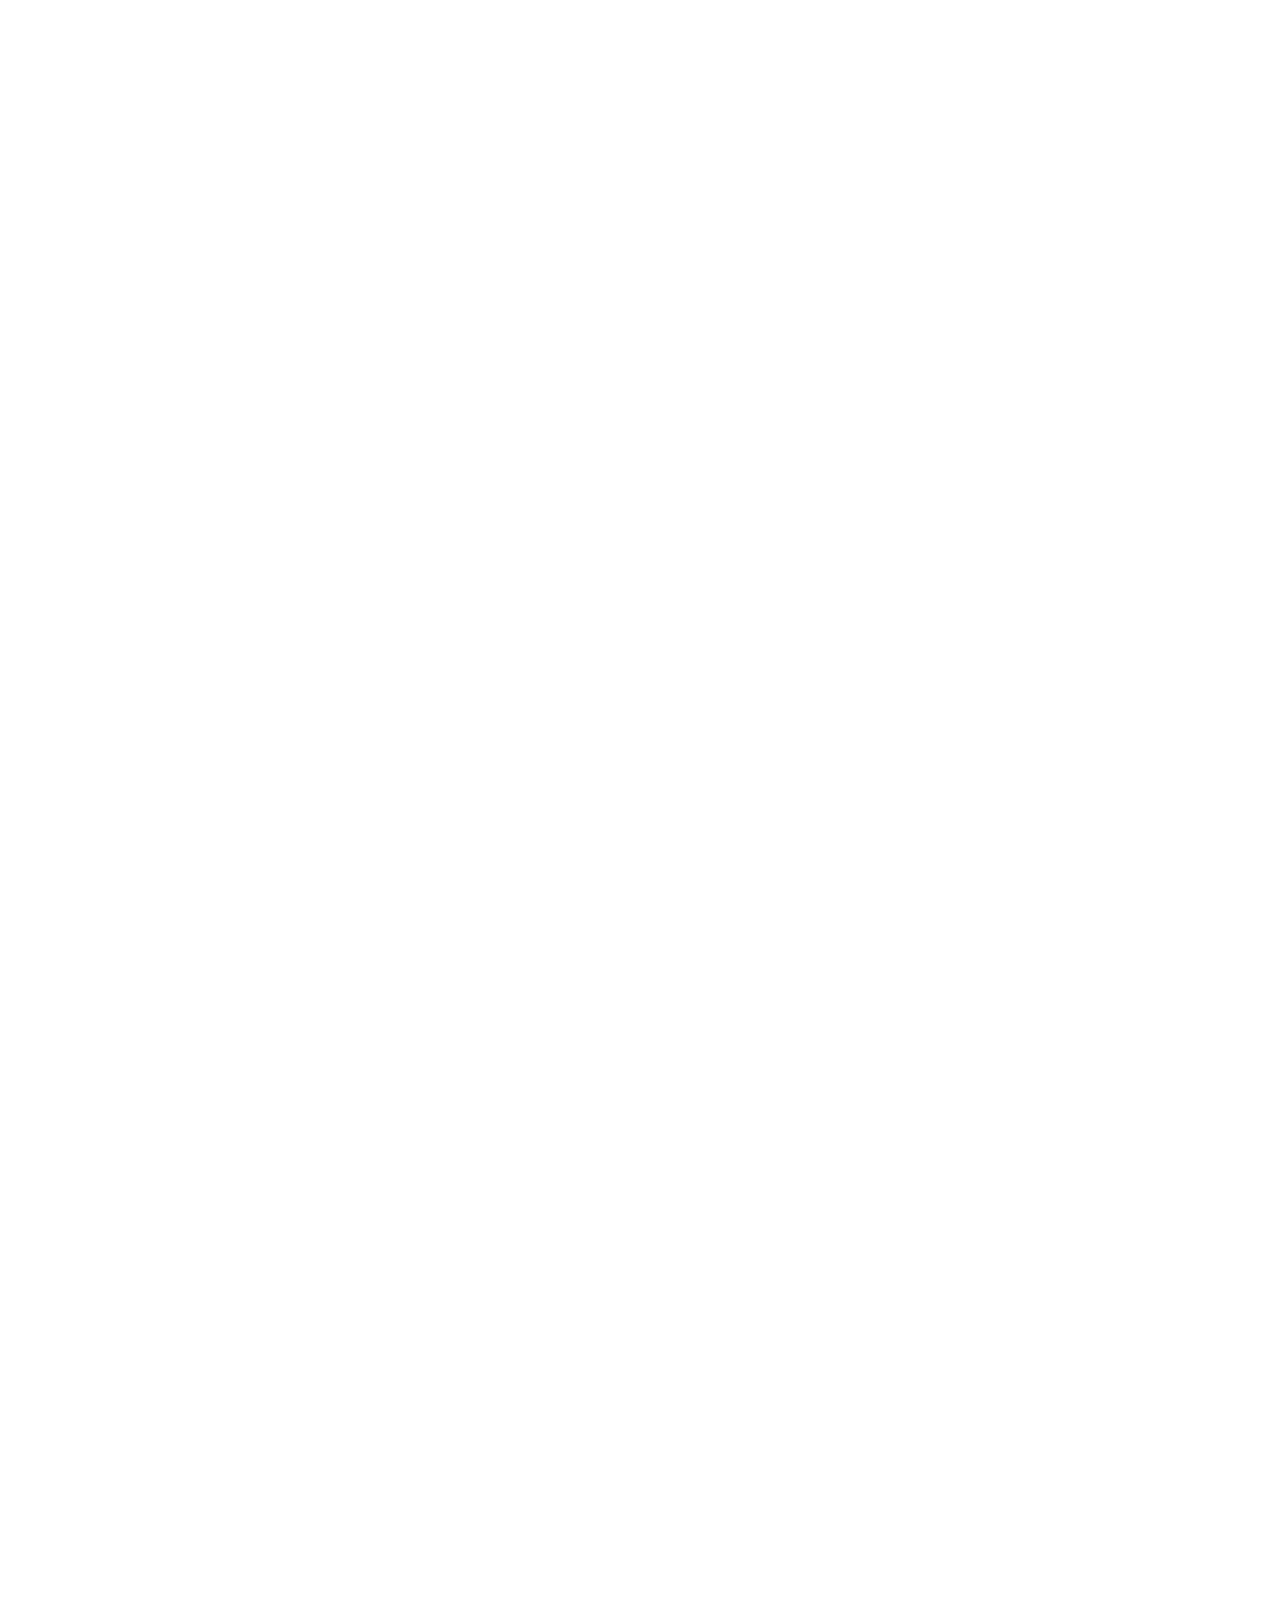
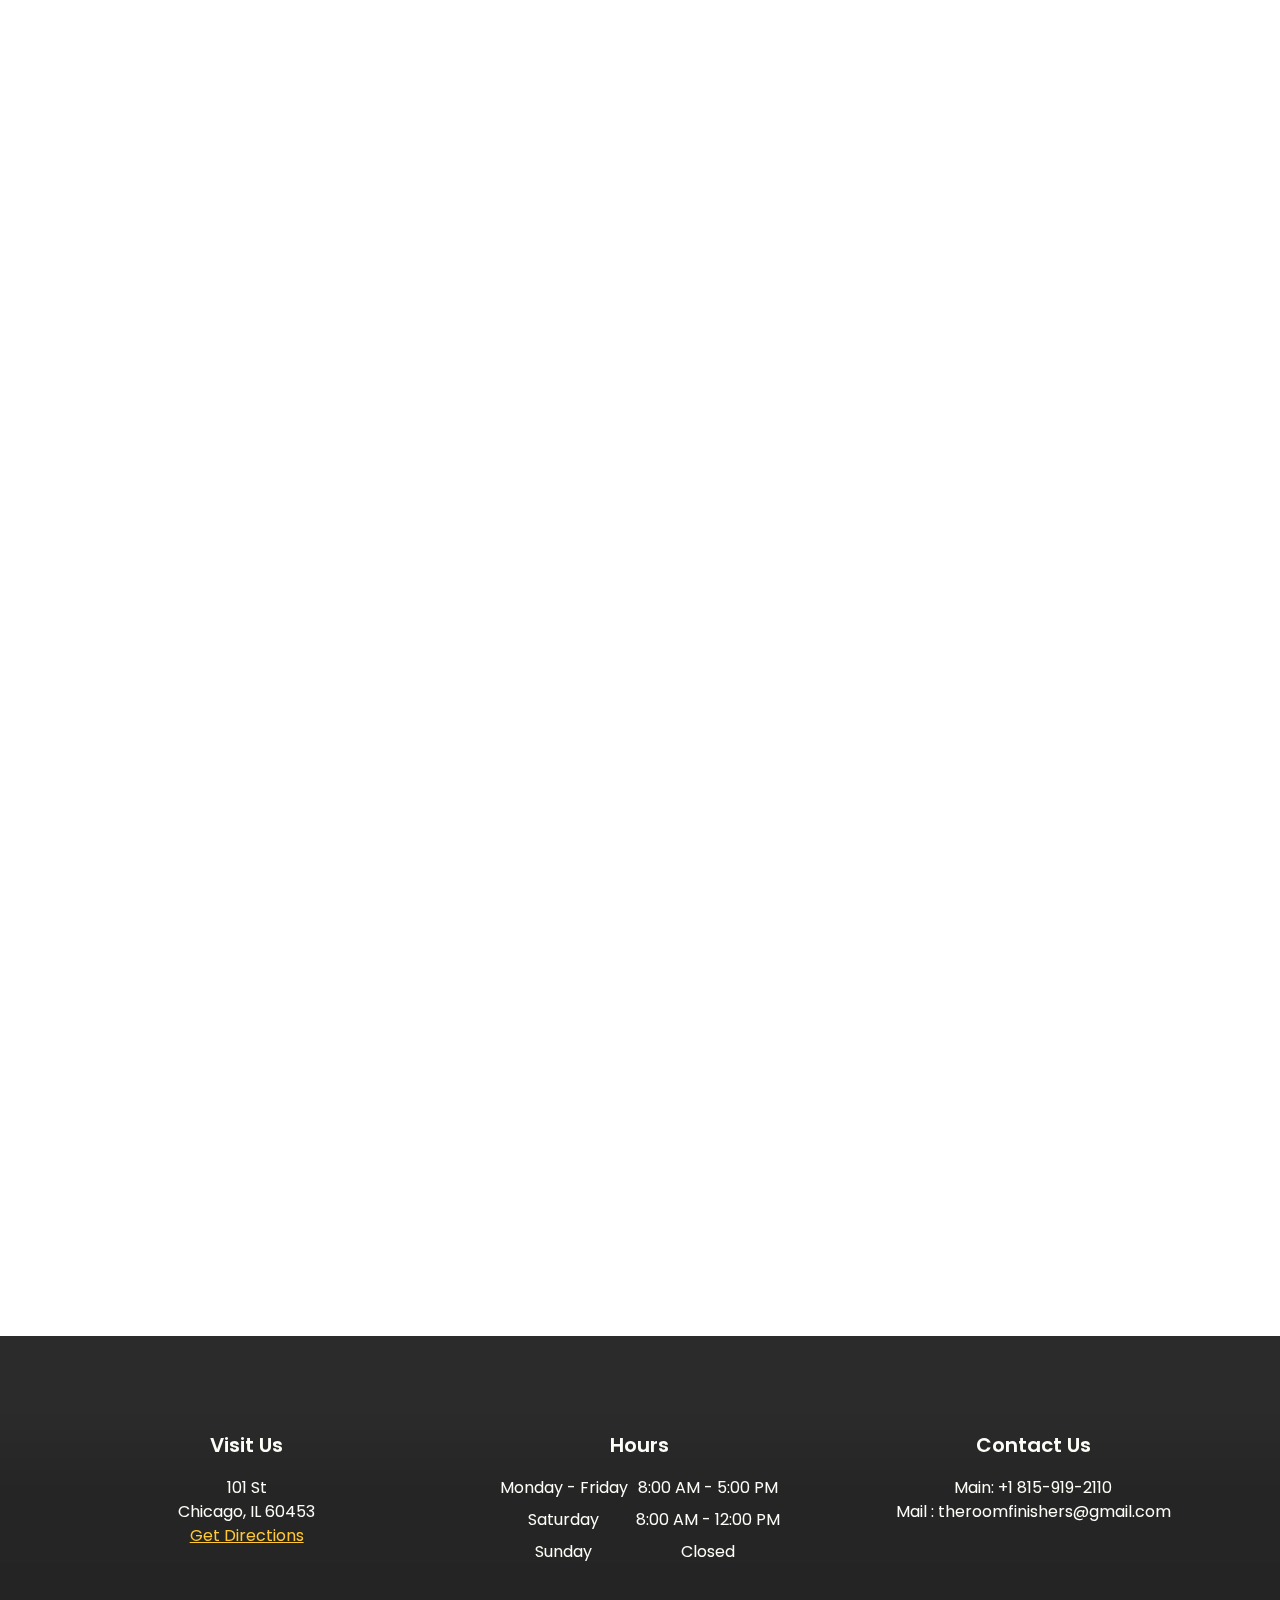
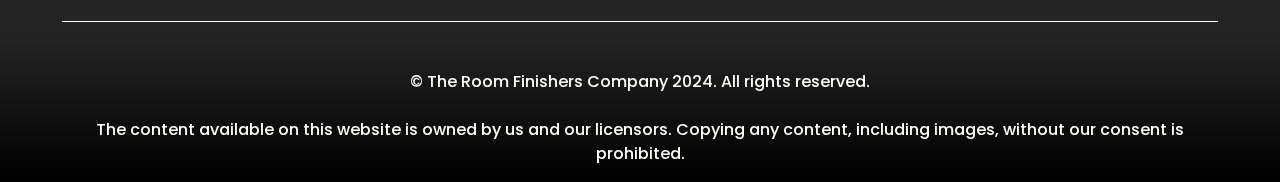
==== commit 888e2ce1: "feat: homepage fix" ====
--- a/about.html
+++ b/about.html
@@ -6,13 +6,13 @@
     <meta http-equiv="X-UA-Compatible" content="IE=edge">
     <meta name="viewport" content="width=device-width, initial-scale=1 maximum-scale=1.0, user-scalable=no">
     <title>
-        Painting shop in Oak Lawn, IL | The Room Finishers
+        Painting shop in Chicago, IL | The Room Finishers
     </title>
 
     <meta name="description"
         content="At The Room Finishers, we specialize in top-quality painting solutions to elevate your space. From interior makeovers to exterior transformations, trust our experts to bring your vision to life. Contact us today for a consultation!">
 
-    <meta name="keywords" content="Painting services, Interior painting, Exterior painting, Residential painting, Commercial painting, Oak Lawn painting company, Professional painters, House painters, Painting contractors, Home improvement">
+    <meta name="keywords" content="Painting services, Interior painting, Exterior painting, Residential painting, Commercial painting, Chicago painting company, Professional painters, House painters, Painting contractors, Home improvement">
 
     <meta name="format-detection" content="telephone=no">
 
@@ -47,14 +47,14 @@
                                 <i class="fa-solid fa-star"></i>
                             </p>
                         </div>
-                        <a href="/reviews.html" class="text-decoration-underline">(123 Rating & Reviews)</a>
-                        <p class="fw-600 fs-22 d-md-block d-none">Oak Lawn, IL</p>
+
+                        <p class="fw-600 fs-22 d-md-block d-none">Chicago, IL</p>
                     </div>
                     <div class="d-xl-block d-none">
                         <a title="Homepage Navigation" href="/index.html"><img class="logo" src="/img/logo.png"
                                 alt="Top Logo"></a>
                         <p class="fw-500 mb-2 text-capitalize" style="font-size: 14px;">
-                            The Trusted Painting Shop In Oak Lawn, IL
+                            The Trusted Painting Shop In Chicago, IL
                         </p>
                     </div>
                     <div class="text-md-end d-md-block d-none ">
@@ -63,7 +63,7 @@
                                 Request an Estimate
                             </a>
                         </div>
-                        <a class="phone fw-700 text-dark" href="tel:+15166040226">
+                        <a class="phone fw-700 text-dark" href="tel:+18159192110">
                             +1 815-919-2110
 
                         </a>
@@ -170,7 +170,7 @@
                             <!-- Call Now Button (visible on extra large screens, within offcanvas) -->
                             <a title="Call Now"
                                 class="btn btn-primary d-xl-none d-flex justify-content-center col-12 mt-4 fs-17 text-uppercase py-3"
-                                href="tel:+15166040226">
+                                href="tel:+18159192110">
                                 Call Now
                             </a>
                     </div>
@@ -198,7 +198,7 @@
 
                 <!-- Hero Information -->
                 <p class="hero-info">
-                    Fast and Reliable | Professional Workers | Family Owned
+                    Fast and Reliable |  Family Owned
                 </p>
 
                 <!-- Call to Action Buttons -->
@@ -207,7 +207,7 @@
                         <!-- Call Now Button -->
                         <a title="Call Now to Learn More"
                             class="btn btn-danger border-3 rounded-1 fs-19 text-uppercase px-5 fw-600 mb-sm-0 mb-4"
-                            href="tel:+15166040226">+1 815-919-2110
+                            href="tel:+18159192110">+1 815-919-2110
                         </a>
 
                         <!-- Secondary Button -->
@@ -237,7 +237,7 @@
                         Our Vision
                     </h3>
                     <p class="mb-3">
-                        At The Room Finishers, we aim to be the go-to choice for Oak Lawn homeowners looking to enhance
+                        At The Room Finishers, we aim to be the go-to choice for Chicago homeowners looking to enhance
                         their spaces with top-notch painting solutions. We're committed to not only providing
                         exceptional services but also equipping homeowners with the knowledge and tools to maintain
                         their homes' beauty for years to come.
@@ -268,7 +268,7 @@
 
 
                     <a title="Call Now" class="btn btn-primary rounded-1 px-5 fs-20 mt-3 fw-600"
-                        href="tel:+15166040226">
+                        href="tel:+18159192110">
                         Call Now
                     </a>
                 </div>
@@ -298,7 +298,7 @@
                         </div>
                         <div class="img-div">
                             <div class="phone-icon">
-                                <a title="Call now for free estimate" href="tel:+15166040226"><i
+                                <a title="Call now for free estimate" href="tel:+18159192110"><i
                                         class="fa-solid fa-phone-volume"></i></a>
                             </div>
                             <!-- <img src="/img/service-1.jpg" alt="videoModal"> -->
@@ -325,7 +325,7 @@
     
                         <div class="img-div">
                             <div class="phone-icon">
-                                <a title="Call now for free estimate" href="tel:+15166040226"><i
+                                <a title="Call now for free estimate" href="tel:+18159192110"><i
                                         class="fa-solid fa-phone-volume"></i></a>
                             </div>
                             <!-- <img src="/img/service-2.jpg" alt="service2"> -->
@@ -344,14 +344,14 @@
                     <div class="service">
                         <div class="info-div pt-5">
                             <div class="icon-div">
-                                <img src="/img/open-wall.webp" alt="Opening Wall">
-                            </div>
-                            <img class="bg-icon" src="/img/open-wall.webp" alt="Opening Wall">
-                            <h4 class="service-name">Opening Wall</h4>
-                        </div>
-                        <div class="img-div">
-                            <div class="phone-icon">
-                                <a title="Call now for free estimate" href="tel:+15166040226"><i
+                                <img src="/img/open-wall.png" alt="Open Walls">
+                            </div>
+                            <img class="bg-icon" src="/img/open-wall.png" alt="Open Walls">
+                            <h4 class="service-name">Open Walls</h4>
+                        </div>
+                        <div class="img-div">
+                            <div class="phone-icon">
+                                <a title="Call now for free estimate" href="tel:+18159192110"><i
                                         class="fa-solid fa-phone-volume"></i></a>
                             </div>
                             <!-- <img src="/img/service-3.jpg" alt="service3"> -->
@@ -359,7 +359,7 @@
                                 Enhance your living space by opening up walls with our services at The Room Finishers.
                                 Experience a more spacious and inviting home.
                             </p>
-                            <a class="btn-light btn py-1 fw-500 mt-3" title="Opening wall"
+                            <a class="btn-light btn py-1 fw-500 mt-3" title="Open Walls"
                                 href="/about.html">
                                 Learn More <i class="fa-solid fa-arrow-right ms-1"></i>
                             </a>
@@ -376,7 +376,7 @@
                         </div>
                         <div class="img-div">
                             <div class="phone-icon">
-                                <a title="Call now for free estimate" href="tel:+15166040226"><i
+                                <a title="Call now for free estimate" href="tel:+18159192110"><i
                                         class="fa-solid fa-phone-volume"></i></a>
                             </div>
                             <!-- <img src="/img/service-3.jpg" alt="service3"> -->
@@ -401,7 +401,7 @@
                         </div>
                         <div class="img-div">
                             <div class="phone-icon">
-                                <a title="Call now for free estimate" href="tel:+15166040226"><i
+                                <a title="Call now for free estimate" href="tel:+18159192110"><i
                                         class="fa-solid fa-phone-volume"></i></a>
                             </div>
                             <!-- <img src="/img/service-3.jpg" alt="service3"> -->
@@ -426,7 +426,7 @@
                         </div>
                         <div class="img-div">
                             <div class="phone-icon">
-                                <a title="Call now for free estimate" href="tel:+15166040226"><i
+                                <a title="Call now for free estimate" href="tel:+18159192110"><i
                                         class="fa-solid fa-phone-volume"></i></a>
                             </div>
                             <!-- <img src="/img/service-3.jpg" alt="service3"> -->
@@ -451,7 +451,7 @@
                         </div>
                         <div class="img-div">
                             <div class="phone-icon">
-                                <a title="Call now for free estimate" href="tel:+15166040226"><i
+                                <a title="Call now for free estimate" href="tel:+18159192110"><i
                                         class="fa-solid fa-phone-volume"></i></a>
                             </div>
                             <!-- <img src="/img/service-3.jpg" alt="service3"> -->
@@ -476,7 +476,7 @@
                         </div>
                         <div class="img-div">
                             <div class="phone-icon">
-                                <a title="Call now for free estimate" href="tel:+15166040226"><i
+                                <a title="Call now for free estimate" href="tel:+18159192110"><i
                                         class="fa-solid fa-phone-volume"></i></a>
                             </div>
                             <!-- <img src="/img/service-3.jpg" alt="service3"> -->
@@ -501,7 +501,7 @@
                         </div>
                         <div class="img-div">
                             <div class="phone-icon">
-                                <a title="Call now for free estimate" href="tel:+15166040226"><i
+                                <a title="Call now for free estimate" href="tel:+18159192110"><i
                                         class="fa-solid fa-phone-volume"></i></a>
                             </div>
                             <!-- <img src="/img/service-3.jpg" alt="service3"> -->
@@ -519,19 +519,19 @@
                     <div class="service">
                         <div class="info-div pt-5">
                             <div class="icon-div">
-                                <img src="/img/flooring.webp" alt="FLOORING INSTALLATION ">
-                            </div>
-                            <img class="bg-icon" src="/img/flooring.webp" alt="FLOORING INSTALLATION ">
-                            <h4 class="service-name">Flooring installation </h4>
-                        </div>
-                        <div class="img-div">
-                            <div class="phone-icon">
-                                <a title="Call now for free estimate" href="tel:+15166040226"><i
-                                        class="fa-solid fa-phone-volume"></i></a>
-                            </div>
-                            <!-- <img src="/img/service-3.jpg" alt="service3"> -->
-                            <p>
-                                "Upgrade your space with professional flooring installation services. Contact us to enhance
+                                <img src="/img/flooring.webp" alt="Floor installation ">
+                            </div>
+                            <img class="bg-icon" src="/img/flooring.webp" alt="Floor installation ">
+                            <h4 class="service-name">Floor installation </h4>
+                        </div>
+                        <div class="img-div">
+                            <div class="phone-icon">
+                                <a title="Call now for free estimate" href="tel:+18159192110"><i
+                                        class="fa-solid fa-phone-volume"></i></a>
+                            </div>
+                            <!-- <img src="/img/service-3.jpg" alt="service3"> -->
+                            <p>
+                                "Upgrade your space with professional Floor installation services. Contact us to enhance
                                 your floors!"
                             </p>
                             <a class="btn-light btn py-1 fw-500 mt-3" title="Flooring installation"
@@ -551,7 +551,7 @@
                         </div>
                         <div class="img-div">
                             <div class="phone-icon">
-                                <a title="Call now for free estimate" href="tel:+15166040226"><i
+                                <a title="Call now for free estimate" href="tel:+18159192110"><i
                                         class="fa-solid fa-phone-volume"></i></a>
                             </div>
                             <!-- <img src="/img/service-3.jpg" alt="service3"> -->
@@ -576,7 +576,7 @@
                         </div>
                         <div class="img-div">
                             <div class="phone-icon">
-                                <a title="Call now for free estimate" href="tel:+15166040226"><i
+                                <a title="Call now for free estimate" href="tel:+18159192110"><i
                                         class="fa-solid fa-phone-volume"></i></a>
                             </div>
                             <!-- <img src="/img/service-3.jpg" alt="service3"> -->
@@ -613,11 +613,11 @@
                     </h2>
                     <p class="mb-3">
                         The Room Finishers provides painting services, exterior painting, window trim, and flooring
-                        services Oak Lawn, IL. Specializing in:
+                        services Chicago, IL. Specializing in:
                     <ul class="nobefore">
                         <li>Exterior painting</li>
                         <li>Kitchen cabinet painting</li>
-                        <li>Opening Wall</li>
+                        <li>Open Walls</li>
                         <li>Dining room painting</li>
                         <li>Bedroom painting</li>
                         <li>Shiplap installation</li>
@@ -641,7 +641,7 @@
                         Languages: English
                     </p>
                     <a title="Call Now" class="btn btn-primary rounded-1 px-5 fs-20 mt-3 fw-600"
-                        href="tel:+15166040226">
+                        href="tel:+18159192110">
                         Call Now
                     </a>
                 </div>
@@ -677,7 +677,7 @@
                 <!-- Homepage Sections -->
                 <div class="footer-nav">
                     <p>101 St<br>
-                       Oak Lawn, IL 60453 <br>
+                       Chicago, IL 60453 <br>
                         <a class="text-decoration-underline text-secondary" title="Get Directions"
                             href="https://www.google.com/maps/place/Oak+Lawn,+IL+60453,+USA/@41.7089417,-87.8008473,13z/data=!3m1!4b1!4m6!3m5!1s0x880e3a39d71ac6ff:0x7d6c925bec0562ac!8m2!3d41.7087701!4d-87.7468071!16s%2Fm%2F01_8445?entry=ttu">
                             Get Directions
@@ -723,7 +723,7 @@
                 <div class="footer-nav">
                     <!-- Phone Number -->
                     <p>
-                        Main: <a class="text-white" title="Main Phone Number" href="tel:+15166040226">
+                        Main: <a class="text-white" title="Main Phone Number" href="tel:+18159192110">
                             +1 815-919-2110
 
                         </a>
--- a/css/index.css
+++ b/css/index.css
@@ -118,7 +118,8 @@
 
 .logo {
   width: 30rem;
-  min-height: 15rem;
+  /* min-height: 15rem; */
+  padding: 1rem 0;
   max-height: 30rem;
   object-fit: contain;
   /* filter: drop-shadow(0 0 1rem rgba(0, 0, 0, 0.5)); */
@@ -590,10 +591,14 @@
 .about-us .opposite {
   flex-direction: row-reverse;
 }
+.about-us{
+  align-items: center;
+}
 
 .about-us .about-us-flex {
   display: flex;
   justify-content: space-between;
+  align-items: center;
 }
 
 @media (max-width: 992px) {
@@ -618,6 +623,7 @@
 
 .about-us .about-us-flex .info-div .icon-div img {
   width: 4.5rem;
+  
 }
 
 .about-us .about-us-flex .information .title {
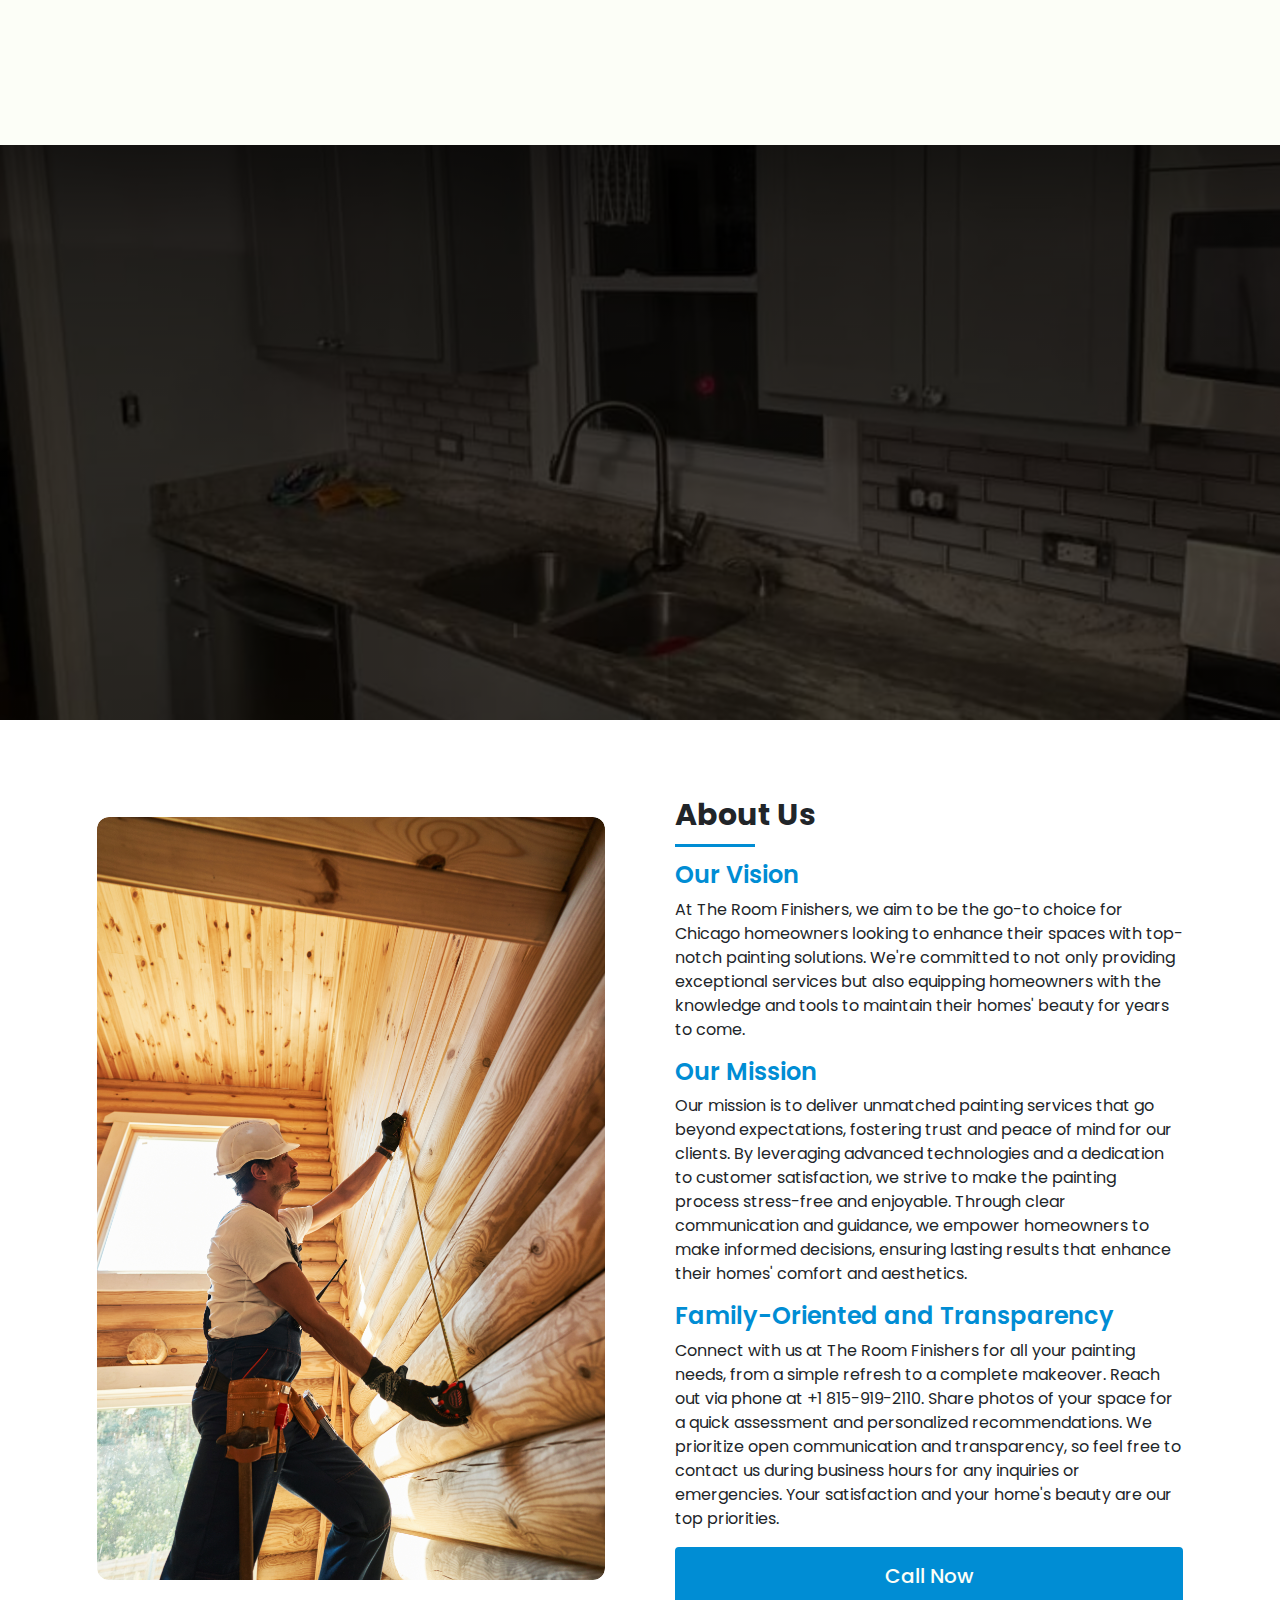
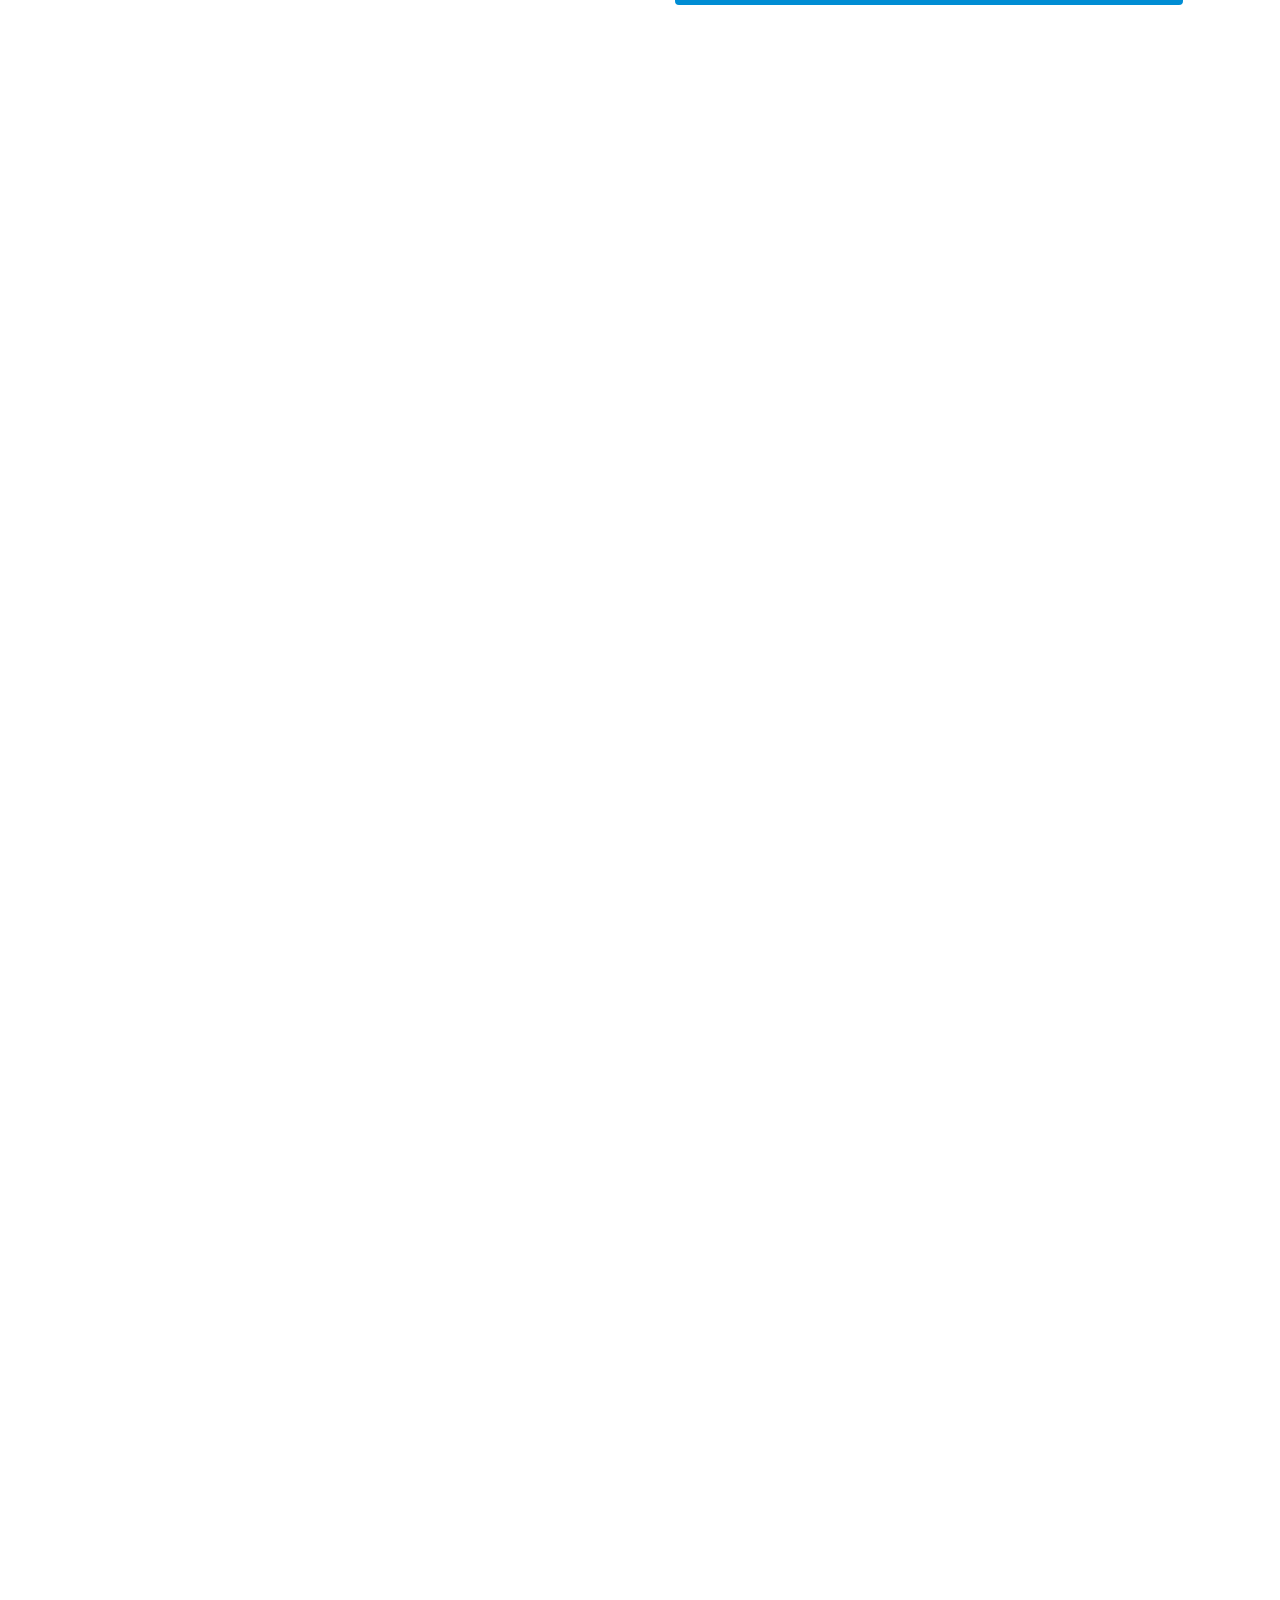
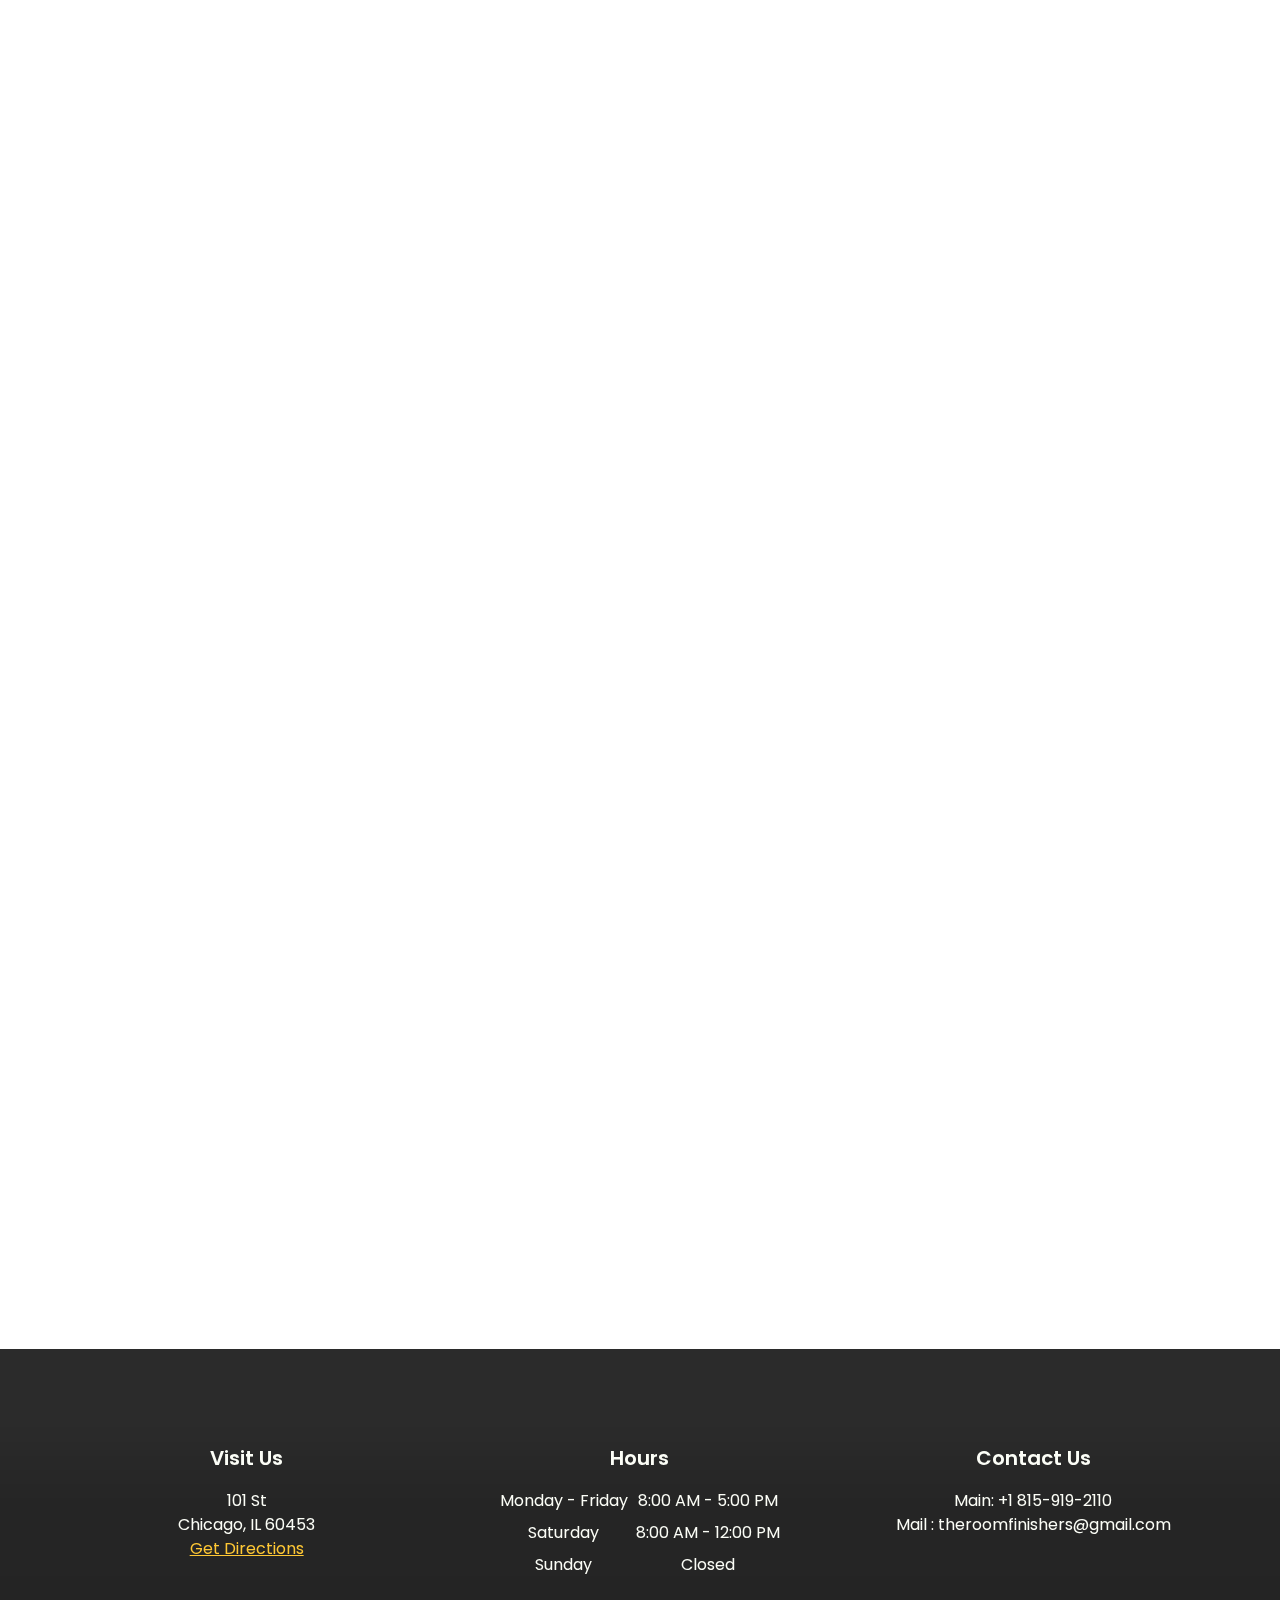
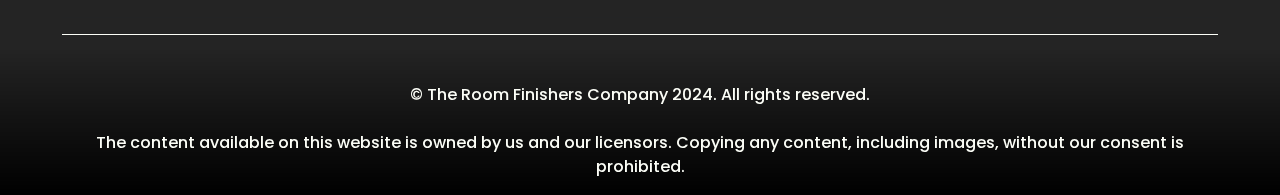
==== commit ba249a8f: "feat: homepage fix 2" ====
--- a/about.html
+++ b/about.html
@@ -220,20 +220,20 @@
 
 
         <!-- Background Image behind hero sections -->
-        <img class="hero-img" src="/img/contact-main.jpg" alt="Hero background Image">
+        <img class="hero-img" src="/img/kitchen-cabinet.jpg" alt="Hero background Image">
     </section>
 
 
     <!-- About -->
     <section class="secondary-about-us flipped light-section">
         <div class="container">
-            <div class="flex">
+            <div class="flex align-items-center">
                 <!-- Information Side -->
                 <div class="info-side">
-                    <p class="sub-header mb-4">About Us</p>
-
-
-                    <h3 class="fs-24 fw-600 text-primary">
+                    <p class="sub-header mb-4" style="font-size: 30px;">About Us</p>
+
+
+                    <h3 class="fs-24 fw-600 text-primary fo">
                         Our Vision
                     </h3>
                     <p class="mb-3">
@@ -275,7 +275,7 @@
 
                 <!-- Img Side -->
                 <div class="img-side">
-                    <img class="main-img" style="transform: scaleX(-1);" src="/img/shiplap-long.jpg"
+                    <img class="main-img" style="transform: scaleX(1);" src="/img/shiplap-long.jpg"
                         alt="About Us Img 1">
 
                 </div>
